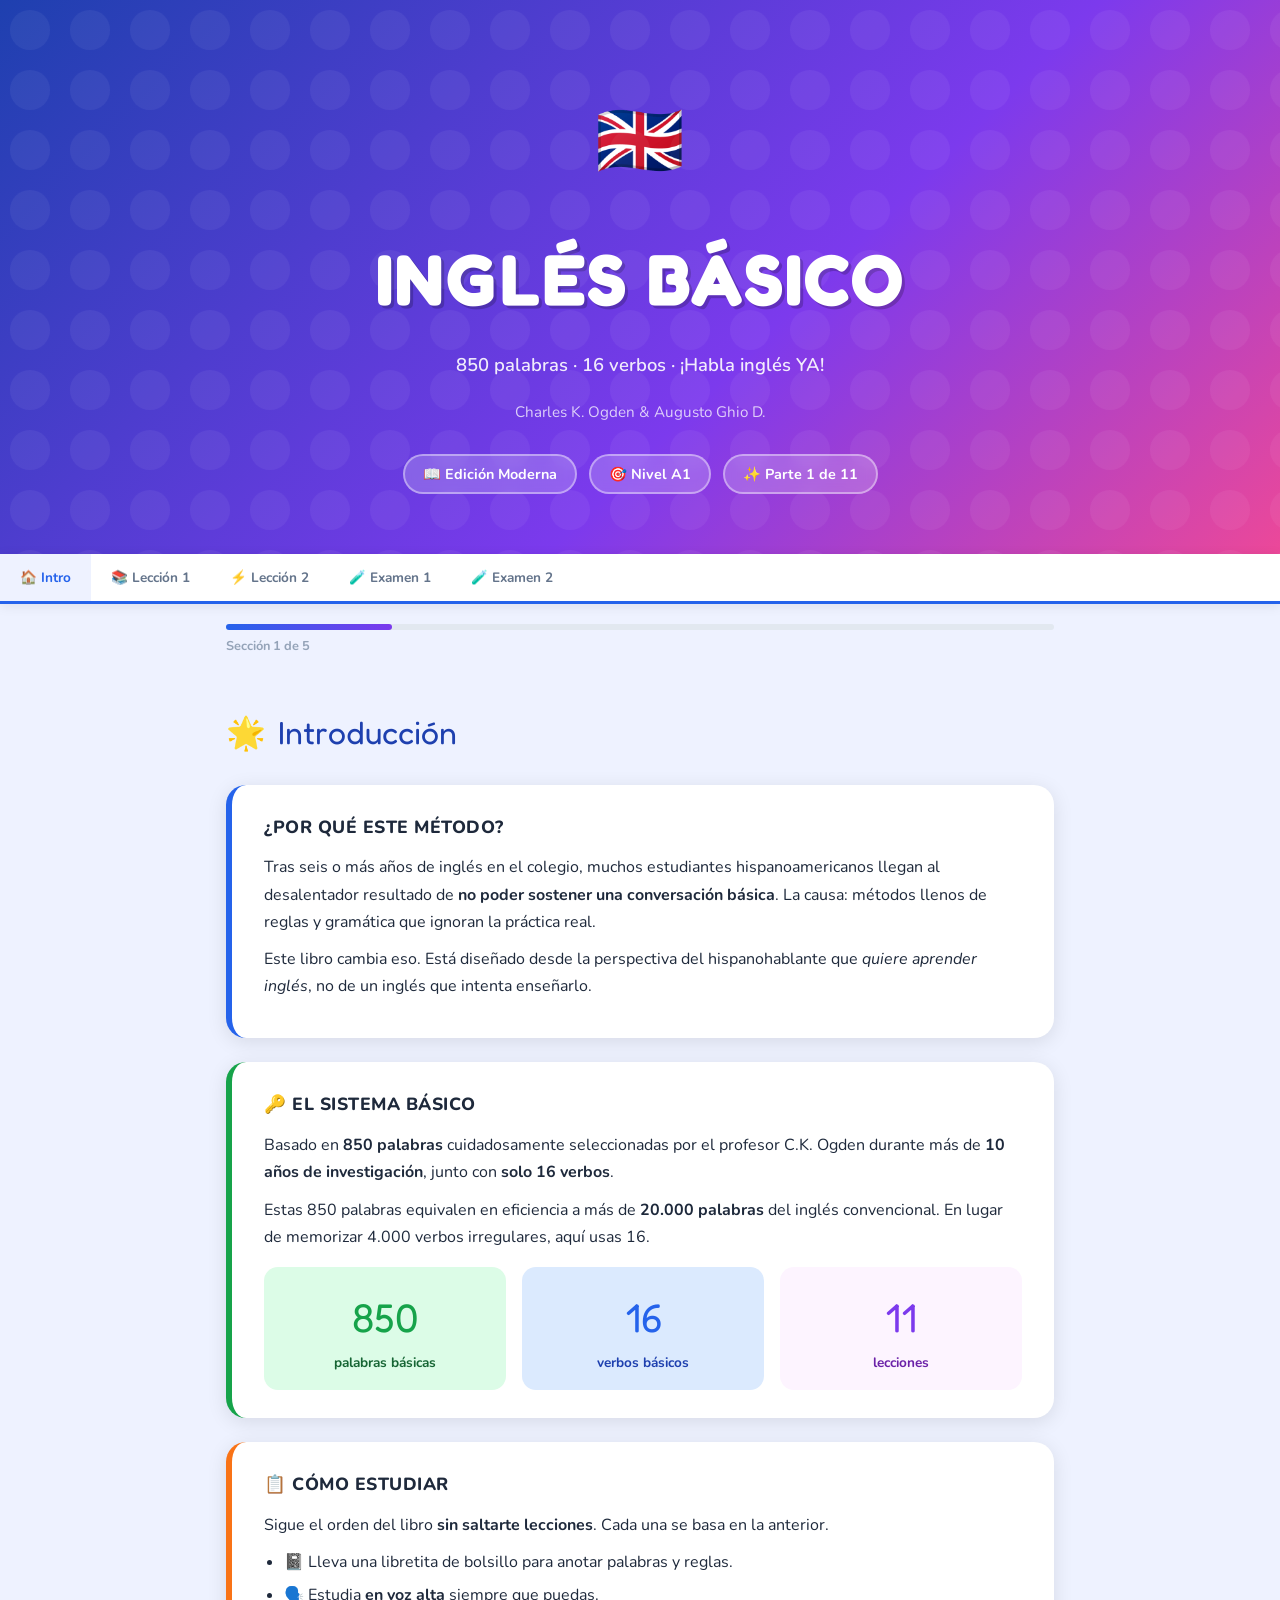
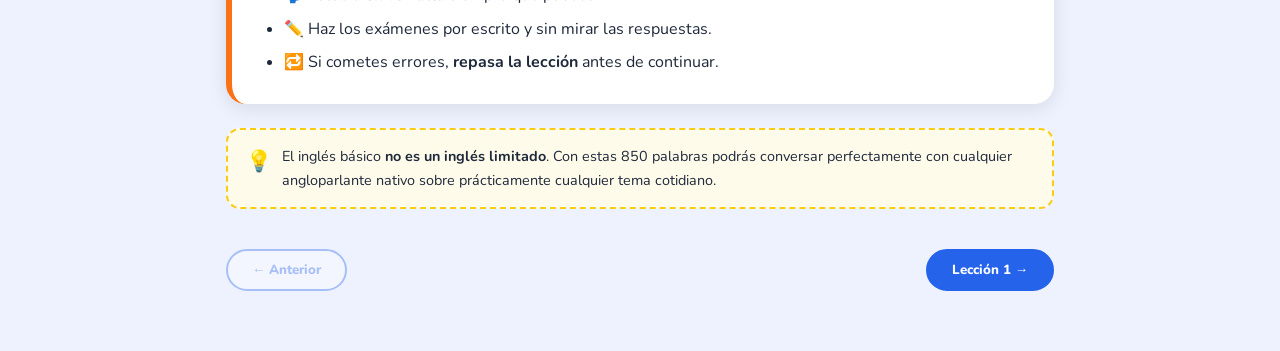
==== index.html @ 224269b6 "Commit - curso de inglés" ====
<!DOCTYPE html>
<html lang="es">
<head>
<meta charset="UTF-8">
<meta name="viewport" content="width=device-width, initial-scale=1.0">
<title>Inglés Básico — Parte 1</title>
<link href="https://fonts.googleapis.com/css2?family=Nunito:wght@400;600;700;800;900&family=Fredoka+One&display=swap" rel="stylesheet">
<style>
  :root {
    --azul:    #2563EB;
    --cielo:   #38BDF8;
    --verde:   #16A34A;
    --menta:   #4ADE80;
    --coral:   #F97316;
    --amarillo:#FACC15;
    --violeta: #7C3AED;
    --rosa:    #EC4899;
    --blanco:  #FFFFFF;
    --gris:    #F1F5F9;
    --texto:   #1E293B;
    --sombra:  0 4px 20px rgba(0,0,0,0.10);
  }

  * { box-sizing: border-box; margin: 0; padding: 0; }

  body {
    font-family: 'Nunito', sans-serif;
    background: #EEF2FF;
    color: var(--texto);
    line-height: 1.7;
  }

  /* ── PORTADA ── */
  .portada {
    background: linear-gradient(135deg, #1E40AF 0%, #7C3AED 60%, #EC4899 100%);
    color: white;
    text-align: center;
    padding: 80px 24px 60px;
    position: relative;
    overflow: hidden;
  }
  .portada::before {
    content: '';
    position: absolute;
    inset: 0;
    background: url("data:image/svg+xml,%3Csvg width='60' height='60' viewBox='0 0 60 60' xmlns='http://www.w3.org/2000/svg'%3E%3Cg fill='none' fill-rule='evenodd'%3E%3Cg fill='%23ffffff' fill-opacity='0.05'%3E%3Ccircle cx='30' cy='30' r='20'/%3E%3C/g%3E%3C/g%3E%3C/svg%3E");
  }
  .portada-emoji { font-size: 72px; display: block; margin-bottom: 16px; animation: flotar 3s ease-in-out infinite; }
  @keyframes flotar { 0%,100%{transform:translateY(0)} 50%{transform:translateY(-12px)} }
  .portada h1 { font-family: 'Fredoka One', cursive; font-size: clamp(2.5rem,6vw,4.5rem); letter-spacing: 2px; text-shadow: 3px 3px 0 rgba(0,0,0,0.2); }
  .portada .subtitulo { font-size: 1.15rem; opacity: 0.9; margin-top: 8px; font-weight: 600; }
  .portada .autores { margin-top: 20px; opacity: 0.75; font-size: 0.95rem; }
  .badges { display: flex; justify-content: center; gap: 12px; flex-wrap: wrap; margin-top: 28px; }
  .badge { background: rgba(255,255,255,0.2); border: 2px solid rgba(255,255,255,0.4); border-radius: 50px; padding: 6px 18px; font-weight: 700; font-size: 0.9rem; backdrop-filter: blur(6px); }

  /* ── NAVEGACIÓN / ÍNDICE ── */
  .nav-seccion {
    background: white;
    border-bottom: 3px solid var(--azul);
    padding: 0;
    display: flex;
    overflow-x: auto;
    gap: 0;
    position: sticky;
    top: 0;
    z-index: 100;
    box-shadow: 0 2px 12px rgba(0,0,0,0.08);
  }
  .nav-btn {
    background: none;
    border: none;
    padding: 14px 20px;
    font-family: 'Nunito', sans-serif;
    font-weight: 700;
    font-size: 0.85rem;
    cursor: pointer;
    white-space: nowrap;
    color: #64748B;
    border-bottom: 3px solid transparent;
    margin-bottom: -3px;
    transition: all 0.2s;
  }
  .nav-btn:hover { color: var(--azul); background: #EEF2FF; }
  .nav-btn.activo { color: var(--azul); border-bottom-color: var(--azul); background: #EEF2FF; }

  /* ── CONTENIDO ── */
  .contenedor { max-width: 860px; margin: 0 auto; padding: 0 16px 60px; }

  /* ── SECCIÓN ── */
  .seccion { display: none; animation: entrar 0.4s ease; }
  .seccion.visible { display: block; }
  @keyframes entrar { from{opacity:0;transform:translateY(16px)} to{opacity:1;transform:translateY(0)} }

  /* ── TARJETA BASE ── */
  .card {
    background: white;
    border-radius: 20px;
    padding: 28px 32px;
    margin: 24px 0;
    box-shadow: var(--sombra);
    border-left: 6px solid var(--azul);
  }
  .card.verde  { border-left-color: var(--verde); }
  .card.coral  { border-left-color: var(--coral); }
  .card.violeta{ border-left-color: var(--violeta); }
  .card.amarillo{ border-left-color: var(--amarillo); border-left-width: 6px; }
  .card.rosa   { border-left-color: var(--rosa); }

  /* ── TÍTULOS ── */
  .titulo-seccion {
    font-family: 'Fredoka One', cursive;
    font-size: 2rem;
    margin: 36px 0 8px;
    display: flex;
    align-items: center;
    gap: 12px;
  }
  .titulo-seccion span { font-size: 2rem; }
  h3 { font-size: 1.1rem; font-weight: 800; margin-bottom: 12px; text-transform: uppercase; letter-spacing: 0.5px; }
  p { margin-bottom: 10px; }

  /* ── GRID DE TARJETAS DE VOCABULARIO ── */
  .vocab-grid {
    display: grid;
    grid-template-columns: repeat(auto-fill, minmax(160px, 1fr));
    gap: 12px;
    margin: 16px 0;
  }
  .vocab-card {
    background: var(--gris);
    border-radius: 14px;
    padding: 14px 12px;
    text-align: center;
    cursor: pointer;
    transition: all 0.25s;
    border: 2px solid transparent;
    position: relative;
    overflow: hidden;
  }
  .vocab-card:hover { transform: translateY(-4px); box-shadow: 0 8px 24px rgba(0,0,0,0.12); border-color: var(--azul); }
  .vocab-card .en { font-family: 'Fredoka One', cursive; font-size: 1.15rem; color: var(--azul); }
  .vocab-card .pron { font-size: 0.72rem; color: #94A3B8; margin: 2px 0; font-style: italic; }
  .vocab-card .es { font-size: 0.9rem; font-weight: 700; color: var(--texto); }
  .vocab-card .num { position: absolute; top: 6px; right: 8px; font-size: 0.65rem; color: #CBD5E1; font-weight: 700; }

  /* colores alternados */
  .vocab-card:nth-child(6n+1) { background: #EFF6FF; }
  .vocab-card:nth-child(6n+2) { background: #F0FDF4; }
  .vocab-card:nth-child(6n+3) { background: #FFF7ED; }
  .vocab-card:nth-child(6n+4) { background: #FDF4FF; }
  .vocab-card:nth-child(6n+5) { background: #FFFBEB; }
  .vocab-card:nth-child(6n+6) { background: #FFF1F2; }

  /* ── REGLA GRAMATICAL ── */
  .regla {
    background: linear-gradient(135deg, #EFF6FF, #F0F9FF);
    border: 2px solid var(--cielo);
    border-radius: 16px;
    padding: 20px 24px;
    margin: 16px 0;
  }
  .regla-titulo { font-weight: 800; color: var(--azul); margin-bottom: 8px; font-size: 1rem; display: flex; align-items: center; gap: 8px; }

  /* ── EJEMPLO DE FRASE ── */
  .frases { list-style: none; padding: 0; }
  .frases li {
    background: white;
    border-radius: 12px;
    padding: 12px 16px;
    margin: 8px 0;
    border-left: 4px solid var(--menta);
    display: flex;
    justify-content: space-between;
    align-items: center;
    flex-wrap: wrap;
    gap: 8px;
    box-shadow: 0 2px 8px rgba(0,0,0,0.05);
  }
  .frases li .en-frase { font-weight: 700; font-size: 1rem; }
  .frases li .es-frase { color: #64748B; font-size: 0.9rem; }

  /* ── TABLA VERBOS ── */
  .verbo-grid {
    display: grid;
    grid-template-columns: repeat(auto-fill, minmax(220px, 1fr));
    gap: 10px;
    margin: 16px 0;
  }
  .verbo-card {
    background: white;
    border-radius: 14px;
    padding: 14px 16px;
    border-left: 4px solid var(--violeta);
    box-shadow: 0 2px 8px rgba(0,0,0,0.06);
    display: flex;
    justify-content: space-between;
    align-items: center;
  }
  .verbo-card .num-v { font-family: 'Fredoka One', cursive; font-size: 1.3rem; color: #CBD5E1; }
  .verbo-card .en-v { font-family: 'Fredoka One', cursive; font-size: 1.05rem; color: var(--violeta); }
  .verbo-card .pron-v { font-size: 0.7rem; color: #94A3B8; font-style: italic; }
  .verbo-card .es-v { font-weight: 800; font-size: 1rem; }

  /* ── EXAMEN / QUIZ ── */
  .quiz-card {
    background: linear-gradient(135deg, #FFF7ED, #FFFBEB);
    border: 2px solid var(--amarillo);
    border-radius: 20px;
    padding: 24px;
    margin: 24px 0;
  }
  .quiz-titulo { font-family: 'Fredoka One', cursive; font-size: 1.4rem; color: var(--coral); margin-bottom: 16px; }
  .quiz-pregunta { margin: 12px 0; }
  .quiz-input {
    border: 2px solid #E2E8F0;
    border-radius: 10px;
    padding: 8px 14px;
    font-family: 'Nunito', sans-serif;
    font-size: 0.95rem;
    width: 100%;
    max-width: 300px;
    margin-top: 4px;
    transition: border-color 0.2s;
  }
  .quiz-input:focus { outline: none; border-color: var(--azul); }
  .quiz-input.correcto { border-color: var(--verde); background: #F0FDF4; }
  .quiz-input.incorrecto { border-color: #EF4444; background: #FEF2F2; }
  .btn-verificar {
    background: linear-gradient(135deg, var(--azul), var(--violeta));
    color: white;
    border: none;
    border-radius: 50px;
    padding: 12px 30px;
    font-family: 'Nunito', sans-serif;
    font-weight: 800;
    font-size: 1rem;
    cursor: pointer;
    margin-top: 16px;
    transition: transform 0.2s, box-shadow 0.2s;
  }
  .btn-verificar:hover { transform: translateY(-2px); box-shadow: 0 6px 20px rgba(37,99,235,0.35); }
  .resultado { margin-top: 14px; font-weight: 800; font-size: 1.1rem; padding: 12px 16px; border-radius: 12px; display: none; }
  .resultado.bien { background: #DCFCE7; color: var(--verde); }
  .resultado.mal  { background: #FEE2E2; color: #DC2626; }

  /* ── OPUESTOS ── */
  .opuestos-grid {
    display: grid;
    grid-template-columns: repeat(auto-fill, minmax(200px, 1fr));
    gap: 12px;
    margin: 16px 0;
  }
  .opuesto-card {
    background: white;
    border-radius: 14px;
    padding: 14px;
    box-shadow: 0 2px 8px rgba(0,0,0,0.06);
    text-align: center;
  }
  .op-pair { display: flex; align-items: center; justify-content: center; gap: 10px; }
  .op-word { font-family: 'Fredoka One', cursive; font-size: 1rem; }
  .op-word .es { font-size: 0.75rem; font-weight: 700; color: #64748B; display: block; font-family: 'Nunito', sans-serif; }
  .op-vs { color: #CBD5E1; font-weight: 900; font-size: 1.1rem; }
  .op-word.a { color: var(--azul); }
  .op-word.b { color: var(--coral); }

  /* ── TABLA CONJUGACIÓN ── */
  .conj-tabla { width: 100%; border-collapse: collapse; margin: 16px 0; font-size: 0.9rem; }
  .conj-tabla th { background: var(--azul); color: white; padding: 10px 14px; text-align: left; font-weight: 700; }
  .conj-tabla td { padding: 9px 14px; border-bottom: 1px solid #F1F5F9; }
  .conj-tabla tr:nth-child(even) { background: #F8FAFC; }
  .conj-tabla tr:hover { background: #EFF6FF; }
  .conj-tabla .en-c { font-weight: 700; color: var(--violeta); }
  .conj-tabla .es-c { color: #64748B; }

  /* ── MESES / DÍAS ── */
  .meses-grid {
    display: grid;
    grid-template-columns: repeat(auto-fill, minmax(140px, 1fr));
    gap: 10px;
    margin: 16px 0;
  }
  .mes-card {
    border-radius: 14px;
    padding: 12px 14px;
    text-align: center;
    font-weight: 700;
  }
  .mes-card .en-m { font-family: 'Fredoka One', cursive; font-size: 1.05rem; }
  .mes-card .pron-m { font-size: 0.7rem; color: rgba(0,0,0,0.4); font-style: italic; }
  .mes-card .es-m { font-size: 0.85rem; }

  /* colores por mes */
  .mes-1 { background:#DBEAFE; color:#1D4ED8; }
  .mes-2 { background:#FCE7F3; color:#9D174D; }
  .mes-3 { background:#D1FAE5; color:#065F46; }
  .mes-4 { background:#FEF3C7; color:#92400E; }
  .mes-5 { background:#E0E7FF; color:#3730A3; }
  .mes-6 { background:#FFEDD5; color:#9A3412; }
  .mes-7 { background:#FEE2E2; color:#991B1B; }
  .mes-8 { background:#F0FDF4; color:#14532D; }
  .mes-9 { background:#FDF4FF; color:#6B21A8; }
  .mes-10{ background:#FFFBEB; color:#92400E; }
  .mes-11{ background:#F0F9FF; color:#0C4A6E; }
  .mes-12{ background:#FFF1F2; color:#881337; }

  /* días semana */
  .dias-grid { display: grid; grid-template-columns: repeat(7,1fr); gap: 8px; margin: 16px 0; }
  .dia-card { border-radius: 12px; padding: 10px 6px; text-align: center; font-size: 0.78rem; font-weight: 700; }
  .dia-0 { background:#EFF6FF; color:#1D4ED8; }
  .dia-1 { background:#FEE2E2; color:#991B1B; }
  .dia-2 { background:#F0FDF4; color:#166534; }
  .dia-3 { background:#FDF4FF; color:#6B21A8; }
  .dia-4 { background:#FFFBEB; color:#92400E; }
  .dia-5 { background:#FFF1F2; color:#BE185D; }
  .dia-6 { background:#F0F9FF; color:#0C4A6E; }
  .dia-card .en-d { font-family: 'Fredoka One', cursive; font-size: 0.85rem; }
  .dia-card .pron-d { font-style: italic; opacity: 0.7; font-size: 0.65rem; }
  .dia-card .es-d { font-size: 0.75rem; margin-top: 2px; }

  /* ── TIP BOX ── */
  .tip {
    background: #FFFBEB;
    border: 2px dashed var(--amarillo);
    border-radius: 14px;
    padding: 14px 18px;
    margin: 12px 0;
    font-size: 0.9rem;
    display: flex;
    gap: 10px;
    align-items: flex-start;
  }
  .tip-ico { font-size: 1.3rem; flex-shrink: 0; }

  /* ── PÍLDORAS DE PRONOMBRES ── */
  .pronombres-grid { display: flex; flex-wrap: wrap; gap: 10px; margin: 16px 0; }
  .pron-card {
    border-radius: 50px;
    padding: 8px 20px;
    font-weight: 800;
    font-size: 0.95rem;
    display: flex;
    flex-direction: column;
    align-items: center;
    line-height: 1.3;
  }
  .pron-card .en-p { font-family: 'Fredoka One', cursive; font-size: 1.15rem; }
  .pron-card .pron-p { font-size: 0.65rem; font-style: italic; opacity: 0.7; }
  .pron-card .es-p { font-size: 0.75rem; }
  .pc-1 { background:#DBEAFE; color:#1D4ED8; }
  .pc-2 { background:#D1FAE5; color:#065F46; }
  .pc-3 { background:#FDE8D8; color:#9A3412; }
  .pc-4 { background:#FCE7F3; color:#9D174D; }
  .pc-5 { background:#F5F3FF; color:#5B21B6; }
  .pc-6 { background:#ECFDF5; color:#065F46; }
  .pc-7 { background:#FEF3C7; color:#92400E; }

  /* footer navegación */
  .nav-bottom { display: flex; justify-content: space-between; margin-top: 40px; gap: 12px; }
  .btn-nav {
    background: white;
    border: 2px solid var(--azul);
    color: var(--azul);
    border-radius: 50px;
    padding: 10px 24px;
    font-family: 'Nunito', sans-serif;
    font-weight: 800;
    cursor: pointer;
    transition: all 0.2s;
  }
  .btn-nav:hover { background: var(--azul); color: white; }
  .btn-nav:disabled { opacity: 0.35; cursor: default; }
  .btn-nav.primario { background: var(--azul); color: white; }
  .btn-nav.primario:hover { background: #1D4ED8; }

  /* progreso */
  .barra-progreso { height: 6px; background: #E2E8F0; border-radius: 50px; margin-bottom: 2px; }
  .barra-fill { height: 100%; border-radius: 50px; background: linear-gradient(90deg, var(--azul), var(--violeta)); transition: width 0.4s; }
  .progreso-texto { font-size: 0.8rem; color: #94A3B8; font-weight: 700; padding: 4px 0 12px; }

  @media(max-width:600px){
    .portada { padding: 60px 16px 40px; }
    .card { padding: 20px; }
    .dias-grid { grid-template-columns: repeat(4,1fr); }
    .vocab-grid { grid-template-columns: repeat(auto-fill, minmax(130px,1fr)); }
  }
</style>
</head>
<body>

<!-- PORTADA -->
<div class="portada">
  <span class="portada-emoji">🇬🇧</span>
  <h1>INGLÉS BÁSICO</h1>
  <div class="subtitulo">850 palabras · 16 verbos · ¡Habla inglés YA!</div>
  <div class="autores">Charles K. Ogden &amp; Augusto Ghio D.</div>
  <div class="badges">
    <span class="badge">📖 Edición Moderna</span>
    <span class="badge">🎯 Nivel A1</span>
    <span class="badge">✨ Parte 1 de 11</span>
  </div>
</div>

<!-- NAV -->
<nav class="nav-seccion" id="nav">
  <button class="nav-btn activo" onclick="ir(0)">🏠 Intro</button>
  <button class="nav-btn" onclick="ir(1)">📚 Lección 1</button>
  <button class="nav-btn" onclick="ir(2)">⚡ Lección 2</button>
  <button class="nav-btn" onclick="ir(3)">🧪 Examen 1</button>
  <button class="nav-btn" onclick="ir(4)">🧪 Examen 2</button>
</nav>

<!-- BARRA PROGRESO -->
<div class="contenedor" style="padding-top:20px; padding-bottom:0;">
  <div class="barra-progreso"><div class="barra-fill" id="fill" style="width:20%"></div></div>
  <div class="progreso-texto" id="prog">Sección 1 de 5</div>
</div>

<!-- ═══════════════════════════════════════════════════ -->
<!-- SECCIÓN 0 — INTRODUCCIÓN -->
<!-- ═══════════════════════════════════════════════════ -->
<div class="contenedor">
<section class="seccion visible" id="s0">

  <div class="titulo-seccion" style="color:#1E40AF;"><span>🌟</span> Introducción</div>

  <div class="card">
    <h3>¿Por qué este método?</h3>
    <p>Tras seis o más años de inglés en el colegio, muchos estudiantes hispanoamericanos llegan al desalentador resultado de <strong>no poder sostener una conversación básica</strong>. La causa: métodos llenos de reglas y gramática que ignoran la práctica real.</p>
    <p>Este libro cambia eso. Está diseñado desde la perspectiva del hispanohablante que <em>quiere aprender inglés</em>, no de un inglés que intenta enseñarlo.</p>
  </div>

  <div class="card verde">
    <h3>🔑 El Sistema Básico</h3>
    <p>Basado en <strong>850 palabras</strong> cuidadosamente seleccionadas por el profesor C.K. Ogden durante más de <strong>10 años de investigación</strong>, junto con <strong>solo 16 verbos</strong>.</p>
    <p>Estas 850 palabras equivalen en eficiencia a más de <strong>20.000 palabras</strong> del inglés convencional. En lugar de memorizar 4.000 verbos irregulares, aquí usas 16.</p>
    <div style="display:flex;gap:16px;flex-wrap:wrap;margin-top:16px;">
      <div style="background:#DCFCE7;border-radius:14px;padding:16px 20px;text-align:center;flex:1;min-width:120px;">
        <div style="font-family:'Fredoka One',cursive;font-size:2.5rem;color:#16A34A;">850</div>
        <div style="font-weight:700;font-size:0.85rem;color:#166534;">palabras básicas</div>
      </div>
      <div style="background:#DBEAFE;border-radius:14px;padding:16px 20px;text-align:center;flex:1;min-width:120px;">
        <div style="font-family:'Fredoka One',cursive;font-size:2.5rem;color:#2563EB;">16</div>
        <div style="font-weight:700;font-size:0.85rem;color:#1E40AF;">verbos básicos</div>
      </div>
      <div style="background:#FDF4FF;border-radius:14px;padding:16px 20px;text-align:center;flex:1;min-width:120px;">
        <div style="font-family:'Fredoka One',cursive;font-size:2.5rem;color:#7C3AED;">11</div>
        <div style="font-weight:700;font-size:0.85rem;color:#6B21A8;">lecciones</div>
      </div>
    </div>
  </div>

  <div class="card coral">
    <h3>📋 Cómo estudiar</h3>
    <p>Sigue el orden del libro <strong>sin saltarte lecciones</strong>. Cada una se basa en la anterior.</p>
    <ul style="margin-left:20px; margin-top:8px;">
      <li style="margin-bottom:6px;">📓 Lleva una libretita de bolsillo para anotar palabras y reglas.</li>
      <li style="margin-bottom:6px;">🗣️ Estudia <strong>en voz alta</strong> siempre que puedas.</li>
      <li style="margin-bottom:6px;">✏️ Haz los exámenes por escrito y sin mirar las respuestas.</li>
      <li>🔁 Si cometes errores, <strong>repasa la lección</strong> antes de continuar.</li>
    </ul>
  </div>

  <div class="tip">
    <span class="tip-ico">💡</span>
    <span>El inglés básico <strong>no es un inglés limitado</strong>. Con estas 850 palabras podrás conversar perfectamente con cualquier angloparlante nativo sobre prácticamente cualquier tema cotidiano.</span>
  </div>

  <div class="nav-bottom">
    <button class="btn-nav" disabled>← Anterior</button>
    <button class="btn-nav primario" onclick="ir(1)">Lección 1 →</button>
  </div>
</section>

<!-- ═══════════════════════════════════════════════════ -->
<!-- SECCIÓN 1 — LECCIÓN 1 -->
<!-- ═══════════════════════════════════════════════════ -->
<section class="seccion" id="s1">

  <div class="titulo-seccion" style="color:#7C3AED;"><span>📚</span> Lección 1</div>

  <!-- Palabras casi iguales -->
  <div class="card violeta">
    <h3>🌎 Palabras casi iguales al español</h3>
    <p>Empieza fácil: estas palabras son iguales en inglés y en español. ¡Solo cambia la pronunciación!</p>
    <div class="vocab-grid">
      <div class="vocab-card"><span class="num">1</span><div class="en">Animal</div><div class="pron">(Ánimal)</div><div class="es">Animal</div></div>
      <div class="vocab-card"><span class="num">2</span><div class="en">Base</div><div class="pron">(beis)</div><div class="es">Base</div></div>
      <div class="vocab-card"><span class="num">3</span><div class="en">Collar</div><div class="pron">(cólaR)</div><div class="es">Collar</div></div>
      <div class="vocab-card"><span class="num">4</span><div class="en">Control</div><div class="pron">(contróUl)</div><div class="es">Control</div></div>
      <div class="vocab-card"><span class="num">5</span><div class="en">Error</div><div class="pron">(érroR)</div><div class="es">Error</div></div>
      <div class="vocab-card"><span class="num">6</span><div class="en">General</div><div class="pron">(yéneral)</div><div class="es">General</div></div>
      <div class="vocab-card"><span class="num">7</span><div class="en">Hospital</div><div class="pron">(jóspitAl)</div><div class="es">Hospital</div></div>
      <div class="vocab-card"><span class="num">8</span><div class="en">Idea</div><div class="pron">(aidía)</div><div class="es">Idea</div></div>
      <div class="vocab-card"><span class="num">9</span><div class="en">Metal</div><div class="pron">(métAl)</div><div class="es">Metal</div></div>
      <div class="vocab-card"><span class="num">10</span><div class="en">Natural</div><div class="pron">(náchural)</div><div class="es">Natural</div></div>
      <div class="vocab-card"><span class="num">11</span><div class="en">No</div><div class="pron">(nóU)</div><div class="es">No</div></div>
      <div class="vocab-card"><span class="num">12</span><div class="en">Opinion</div><div class="pron">(opíniOn)</div><div class="es">Opinión</div></div>
      <div class="vocab-card"><span class="num">13</span><div class="en">Gas</div><div class="pron">(gas)</div><div class="es">Gas</div></div>
      <div class="vocab-card"><span class="num">14</span><div class="en">Normal</div><div class="pron">(normal)</div><div class="es">Normal</div></div>
      <div class="vocab-card"><span class="num">15</span><div class="en">Club</div><div class="pron">(clob)</div><div class="es">Club</div></div>
      <div class="vocab-card"><span class="num">16</span><div class="en">Regular</div><div class="pron">(réguiular)</div><div class="es">Regular</div></div>
      <div class="vocab-card"><span class="num">17</span><div class="en">Motor</div><div class="pron">(móUtoR)</div><div class="es">Motor</div></div>
      <div class="vocab-card"><span class="num">18</span><div class="en">Moral</div><div class="pron">(móral)</div><div class="es">Moral</div></div>
      <div class="vocab-card"><span class="num">19</span><div class="en">Hotel</div><div class="pron">(joUtél)</div><div class="es">Hotel</div></div>
      <div class="vocab-card"><span class="num">20</span><div class="en">Banana</div><div class="pron">(banana)</div><div class="es">Banana</div></div>
      <div class="vocab-card"><span class="num">21</span><div class="en">Tango</div><div class="pron">(tangoU)</div><div class="es">Tango</div></div>
      <div class="vocab-card"><span class="num">22</span><div class="en">Opera</div><div class="pron">(ópera)</div><div class="es">Ópera</div></div>
      <div class="vocab-card"><span class="num">23</span><div class="en">Violin</div><div class="pron">(vaiolin)</div><div class="es">Violín</div></div>
      <div class="vocab-card"><span class="num">24</span><div class="en">Religion</div><div class="pron">(rilíyion)</div><div class="es">Religión</div></div>
    </div>
  </div>

  <!-- La terminación ING -->
  <div class="card rosa">
    <h3>🔤 La terminación ING</h3>
    <div class="regla">
      <div class="regla-titulo">📌 Regla</div>
      La terminación <strong>-ING</strong> indica la <strong>acción</strong> de la cosa que señala la palabra. Es como el español <em>-ando / -iendo</em>.
    </div>
    <div class="vocab-grid">
      <div class="vocab-card"><div class="en">Light</div><div class="pron">(lait)</div><div class="es">Luz</div></div>
      <div class="vocab-card"><div class="en">Lighting</div><div class="pron">(laiting)</div><div class="es">Alumbrando</div></div>
      <div class="vocab-card"><div class="en">Work</div><div class="pron">(ueRk)</div><div class="es">Trabajo</div></div>
      <div class="vocab-card"><div class="en">Working</div><div class="pron">(ueRking)</div><div class="es">Trabajando</div></div>
      <div class="vocab-card"><div class="en">Oil</div><div class="pron">(oil)</div><div class="es">Aceite</div></div>
      <div class="vocab-card"><div class="en">Oiling</div><div class="pron">(oiling)</div><div class="es">Aceitando</div></div>
      <div class="vocab-card"><div class="en">Plant</div><div class="pron">(plant)</div><div class="es">Planta</div></div>
      <div class="vocab-card"><div class="en">Planting</div><div class="pron">(planting)</div><div class="es">Plantando</div></div>
      <div class="vocab-card"><div class="en">Smile</div><div class="pron">(smail)</div><div class="es">Sonrisa</div></div>
      <div class="vocab-card"><div class="en">Smiling</div><div class="pron">(smailing)</div><div class="es">Sonriendo</div></div>
      <div class="vocab-card"><div class="en">Flower</div><div class="pron">(flaueR)</div><div class="es">Flor</div></div>
      <div class="vocab-card"><div class="en">Flowering</div><div class="pron">(flauering)</div><div class="es">Floreciendo</div></div>
    </div>
  </div>

  <!-- IS y ARE -->
  <div class="card verde">
    <h3>✅ IS y ARE — Ser / Estar</h3>
    <div style="display:flex;gap:12px;flex-wrap:wrap;margin-bottom:16px;">
      <div style="background:#DCFCE7;border-radius:14px;padding:14px 20px;flex:1;min-width:140px;text-align:center;">
        <div style="font-family:'Fredoka One',cursive;font-size:1.8rem;color:#16A34A;">IS</div>
        <div style="font-weight:700;color:#166534;">(iz)</div>
        <div style="font-size:0.85rem;margin-top:4px;">= <strong>es</strong> o <strong>está</strong></div>
      </div>
      <div style="background:#DBEAFE;border-radius:14px;padding:14px 20px;flex:1;min-width:140px;text-align:center;">
        <div style="font-family:'Fredoka One',cursive;font-size:1.8rem;color:#2563EB;">ARE</div>
        <div style="font-weight:700;color:#1E40AF;">(aR)</div>
        <div style="font-size:0.85rem;margin-top:4px;">= <strong>son</strong> o <strong>están</strong></div>
      </div>
    </div>
    <ul class="frases">
      <li><span class="en-frase">He is my brother</span><span class="es-frase">Él es mi hermano</span></li>
      <li><span class="en-frase">They are sisters</span><span class="es-frase">Ellas son hermanas</span></li>
      <li><span class="en-frase">He is in the garden</span><span class="es-frase">Él está en el jardín</span></li>
      <li><span class="en-frase">The sky is blue</span><span class="es-frase">El cielo es azul</span></li>
      <li><span class="en-frase">You are late</span><span class="es-frase">Ustedes están atrasados</span></li>
      <li><span class="en-frase">They are walking</span><span class="es-frase">Ellos están caminando</span></li>
      <li><span class="en-frase">He is painting</span><span class="es-frase">Él está pintando</span></li>
      <li><span class="en-frase">They are crying</span><span class="es-frase">Ellos están llorando</span></li>
    </ul>
  </div>

  <!-- El adjetivo inglés -->
  <div class="card coral">
    <h3>🎨 El Adjetivo Inglés</h3>
    <div class="regla">
      <div class="regla-titulo">📌 Regla importante</div>
      En inglés, el adjetivo va <strong>ANTES</strong> del sustantivo. Al revés que en español.<br>
      <span style="color:#64748B">Español: un libro <u>negro</u> → Inglés: a <u>black</u> book</span>
    </div>
    <div class="vocab-grid">
      <div class="vocab-card"><div class="en">A bad boy</div><div class="es">Un niño malo</div></div>
      <div class="vocab-card"><div class="en">A blue sky</div><div class="es">Un cielo azul</div></div>
      <div class="vocab-card"><div class="en">A young man</div><div class="es">Un hombre joven</div></div>
      <div class="vocab-card"><div class="en">Clean water</div><div class="es">Agua limpia</div></div>
      <div class="vocab-card"><div class="en">A new house</div><div class="es">Una casa nueva</div></div>
      <div class="vocab-card"><div class="en">A deep river</div><div class="es">Un río hondo</div></div>
      <div class="vocab-card"><div class="en">A strong man</div><div class="es">Un hombre fuerte</div></div>
      <div class="vocab-card"><div class="en">A wise man</div><div class="es">Un hombre sabio</div></div>
      <div class="vocab-card"><div class="en">A white dress</div><div class="es">Un traje blanco</div></div>
      <div class="vocab-card"><div class="en">A sweet drink</div><div class="es">Una bebida dulce</div></div>
      <div class="vocab-card"><div class="en">A small table</div><div class="es">Una mesa chica</div></div>
      <div class="vocab-card"><div class="en">A black hat</div><div class="es">Un sombrero negro</div></div>
    </div>
  </div>

  <!-- Vocabulario lección 1 -->
  <div class="card">
    <h3>📖 Vocabulario Nuevo — Lección 1</h3>
    <div class="vocab-grid">
      <div class="vocab-card"><div class="en">Hat</div><div class="pron">(jat)</div><div class="es">Sombrero</div></div>
      <div class="vocab-card"><div class="en">Brother</div><div class="pron">(brodeR)</div><div class="es">Hermano</div></div>
      <div class="vocab-card"><div class="en">Blue</div><div class="pron">(blú)</div><div class="es">Azul</div></div>
      <div class="vocab-card"><div class="en">Garden</div><div class="pron">(gaRdEn)</div><div class="es">Jardín</div></div>
      <div class="vocab-card"><div class="en">He</div><div class="pron">(ji)</div><div class="es">Él</div></div>
      <div class="vocab-card"><div class="en">Here</div><div class="pron">(jiaR)</div><div class="es">Aquí</div></div>
      <div class="vocab-card"><div class="en">In</div><div class="pron">(in)</div><div class="es">En</div></div>
      <div class="vocab-card"><div class="en">Late</div><div class="pron">(leit)</div><div class="es">Atrasado / tarde</div></div>
      <div class="vocab-card"><div class="en">My</div><div class="pron">(mai)</div><div class="es">Mi / mis</div></div>
      <div class="vocab-card"><div class="en">Sister</div><div class="pron">(sisteR)</div><div class="es">Hermana</div></div>
      <div class="vocab-card"><div class="en">Son</div><div class="pron">(san)</div><div class="es">Hijo</div></div>
      <div class="vocab-card"><div class="en">Sky</div><div class="pron">(skai)</div><div class="es">Cielo</div></div>
      <div class="vocab-card"><div class="en">They</div><div class="pron">(dei)</div><div class="es">Ellos / ellas</div></div>
      <div class="vocab-card"><div class="en">The</div><div class="pron">(dii)</div><div class="es">El / la / los / las</div></div>
      <div class="vocab-card"><div class="en">This</div><div class="pron">(dis)</div><div class="es">Este / esta / esto</div></div>
      <div class="vocab-card"><div class="en">You</div><div class="pron">(yúu)</div><div class="es">Tú / usted(es)</div></div>
      <div class="vocab-card"><div class="en">Yellow</div><div class="pron">(yéloU)</div><div class="es">Amarillo</div></div>
      <div class="vocab-card"><div class="en">Day</div><div class="pron">(dei)</div><div class="es">Día</div></div>
      <div class="vocab-card"><div class="en">Monday</div><div class="pron">(mandEi)</div><div class="es">Lunes</div></div>
      <div class="vocab-card"><div class="en">House</div><div class="pron">(jáus)</div><div class="es">Casa</div></div>
      <div class="vocab-card"><div class="en">River</div><div class="pron">(rivEr)</div><div class="es">Río</div></div>
      <div class="vocab-card"><div class="en">Water</div><div class="pron">(uóoteR)</div><div class="es">Agua</div></div>
      <div class="vocab-card"><div class="en">Woman</div><div class="pron">(uúman)</div><div class="es">Mujer</div></div>
      <div class="vocab-card"><div class="en">Man</div><div class="pron">(man)</div><div class="es">Hombre</div></div>
      <div class="vocab-card"><div class="en">Apple</div><div class="pron">(ápEl)</div><div class="es">Manzana</div></div>
      <div class="vocab-card"><div class="en">Boy</div><div class="pron">(bóy)</div><div class="es">Niño</div></div>
      <div class="vocab-card"><div class="en">Good</div><div class="pron">(gúd)</div><div class="es">Bueno</div></div>
      <div class="vocab-card"><div class="en">Very</div><div class="pron">(véry)</div><div class="es">Muy</div></div>
      <div class="vocab-card"><div class="en">New</div><div class="pron">(niúu)</div><div class="es">Nuevo / nueva</div></div>
      <div class="vocab-card"><div class="en">Tree</div><div class="pron">(tríi)</div><div class="es">Árbol</div></div>
      <div class="vocab-card"><div class="en">Mountain</div><div class="pron">(mauntin)</div><div class="es">Montaña</div></div>
      <div class="vocab-card"><div class="en">Green</div><div class="pron">(gríin)</div><div class="es">Verde</div></div>
    </div>
  </div>

  <div class="nav-bottom">
    <button class="btn-nav" onclick="ir(0)">← Intro</button>
    <button class="btn-nav primario" onclick="ir(2)">Lección 2 →</button>
  </div>
</section>

<!-- ═══════════════════════════════════════════════════ -->
<!-- SECCIÓN 2 — LECCIÓN 2 -->
<!-- ═══════════════════════════════════════════════════ -->
<section class="seccion" id="s2">

  <div class="titulo-seccion" style="color:#EA580C;"><span>⚡</span> Lección 2</div>

  <!-- Meses -->
  <div class="card coral">
    <h3>📅 Los 12 Meses del Año</h3>
    <div class="meses-grid">
      <div class="mes-card mes-1"><div class="en-m">January</div><div class="pron-m">(yanuari)</div><div class="es-m">Enero</div></div>
      <div class="mes-card mes-2"><div class="en-m">February</div><div class="pron-m">(fébruari)</div><div class="es-m">Febrero</div></div>
      <div class="mes-card mes-3"><div class="en-m">March</div><div class="pron-m">(máaRch)</div><div class="es-m">Marzo</div></div>
      <div class="mes-card mes-4"><div class="en-m">April</div><div class="pron-m">(éipril)</div><div class="es-m">Abril</div></div>
      <div class="mes-card mes-5"><div class="en-m">May</div><div class="pron-m">(méi)</div><div class="es-m">Mayo</div></div>
      <div class="mes-card mes-6"><div class="en-m">June</div><div class="pron-m">(yúun)</div><div class="es-m">Junio</div></div>
      <div class="mes-card mes-7"><div class="en-m">July</div><div class="pron-m">(yuulai)</div><div class="es-m">Julio</div></div>
      <div class="mes-card mes-8"><div class="en-m">August</div><div class="pron-m">(óoguest)</div><div class="es-m">Agosto</div></div>
      <div class="mes-card mes-9"><div class="en-m">September</div><div class="pron-m">(septémbeR)</div><div class="es-m">Septiembre</div></div>
      <div class="mes-card mes-10"><div class="en-m">October</div><div class="pron-m">(octóUbeR)</div><div class="es-m">Octubre</div></div>
      <div class="mes-card mes-11"><div class="en-m">November</div><div class="pron-m">(novémbeR)</div><div class="es-m">Noviembre</div></div>
      <div class="mes-card mes-12"><div class="en-m">December</div><div class="pron-m">(disémbeR)</div><div class="es-m">Diciembre</div></div>
    </div>
    <div class="tip"><span class="tip-ico">💡</span><span>¡Los meses en inglés siempre se escriben con <strong>mayúscula</strong>!</span></div>
  </div>

  <!-- Días semana -->
  <div class="card amarillo">
    <h3>📆 Los 7 Días de la Semana</h3>
    <div class="dias-grid">
      <div class="dia-card dia-0"><div class="en-d">Monday</div><div class="pron-d">(mandEi)</div><div class="es-d">Lunes</div></div>
      <div class="dia-card dia-1"><div class="en-d">Tuesday</div><div class="pron-d">(tiúsdEi)</div><div class="es-d">Martes</div></div>
      <div class="dia-card dia-2"><div class="en-d">Wednesday</div><div class="pron-d">(uuénsdEi)</div><div class="es-d">Miércoles</div></div>
      <div class="dia-card dia-3"><div class="en-d">Thursday</div><div class="pron-d">(zérsdEi)</div><div class="es-d">Jueves</div></div>
      <div class="dia-card dia-4"><div class="en-d">Friday</div><div class="pron-d">(fráidEi)</div><div class="es-d">Viernes</div></div>
      <div class="dia-card dia-5"><div class="en-d">Saturday</div><div class="pron-d">(sáterdEi)</div><div class="es-d">Sábado</div></div>
      <div class="dia-card dia-6"><div class="en-d">Sunday</div><div class="pron-d">(sándEi)</div><div class="es-d">Domingo</div></div>
    </div>
    <div class="tip"><span class="tip-ico">📌</span><span>Para decir "el lunes", "el martes", etc., usa <strong>on Monday</strong>, <strong>on Tuesday</strong>… Ej: <em>I will go on Thursday</em> = Yo iré el jueves.</span></div>
  </div>

  <!-- Pronombres personales -->
  <div class="card verde">
    <h3>👤 Pronombres Personales</h3>
    <div class="pronombres-grid">
      <div class="pron-card pc-1"><span class="en-p">I</span><span class="pron-p">(ai)</span><span class="es-p">Yo</span></div>
      <div class="pron-card pc-2"><span class="en-p">You</span><span class="pron-p">(yúu)</span><span class="es-p">Usted / tú</span></div>
      <div class="pron-card pc-3"><span class="en-p">He</span><span class="pron-p">(jíi)</span><span class="es-p">Él (persona)</span></div>
      <div class="pron-card pc-4"><span class="en-p">She</span><span class="pron-p">(SHíi)</span><span class="es-p">Ella (persona)</span></div>
      <div class="pron-card pc-5"><span class="en-p">It</span><span class="pron-p">(it)</span><span class="es-p">Él / ella (cosa)</span></div>
      <div class="pron-card pc-6"><span class="en-p">We</span><span class="pron-p">(uí)</span><span class="es-p">Nosotros / as</span></div>
      <div class="pron-card pc-7"><span class="en-p">They</span><span class="pron-p">(déi)</span><span class="es-p">Ellos / ellas</span></div>
    </div>
    <div class="tip"><span class="tip-ico">⚠️</span><span><strong>He / She</strong> se usan con personas. <strong>It</strong> se usa con cosas (animales u objetos). <em>The cat? It is small.</em></span></div>
  </div>

  <!-- Los 16 Verbos -->
  <div class="card violeta">
    <h3>🔥 Los 16 Verbos Básicos</h3>
    <p style="margin-bottom:16px;">Aprende estos 16 verbos de memoria. Reemplazan a los <strong>4.000 verbos</strong> del inglés convencional. La palabra <strong>to</strong> indica que el verbo está en infinitivo.</p>
    <div class="verbo-grid">
      <div class="verbo-card"><span class="num-v">1</span><div><div class="en-v">to come</div><div class="pron-v">(tu cám)</div></div><div class="es-v">Venir</div></div>
      <div class="verbo-card"><span class="num-v">2</span><div><div class="en-v">to let</div><div class="pron-v">(let)</div></div><div class="es-v">Dejar</div></div>
      <div class="verbo-card"><span class="num-v">3</span><div><div class="en-v">to go</div><div class="pron-v">(tu góU)</div></div><div class="es-v">Ir</div></div>
      <div class="verbo-card"><span class="num-v">4</span><div><div class="en-v">to put</div><div class="pron-v">(tu put)</div></div><div class="es-v">Poner</div></div>
      <div class="verbo-card"><span class="num-v">5</span><div><div class="en-v">to take</div><div class="pron-v">(tu téik)</div></div><div class="es-v">Tomar</div></div>
      <div class="verbo-card"><span class="num-v">6</span><div><div class="en-v">to give</div><div class="pron-v">(tu guív)</div></div><div class="es-v">Dar</div></div>
      <div class="verbo-card"><span class="num-v">7</span><div><div class="en-v">to get</div><div class="pron-v">(tu guét)</div></div><div class="es-v">Conseguir</div></div>
      <div class="verbo-card"><span class="num-v">8</span><div><div class="en-v">to keep</div><div class="pron-v">(tu kíip)</div></div><div class="es-v">Mantener</div></div>
      <div class="verbo-card"><span class="num-v">9</span><div><div class="en-v">to make</div><div class="pron-v">(tu méik)</div></div><div class="es-v">Hacer</div></div>
      <div class="verbo-card"><span class="num-v">10</span><div><div class="en-v">to do</div><div class="pron-v">(tu dúu)</div></div><div class="es-v">Hacer</div></div>
      <div class="verbo-card"><span class="num-v">11</span><div><div class="en-v">to seem</div><div class="pron-v">(tu síim)</div></div><div class="es-v">Parecer</div></div>
      <div class="verbo-card"><span class="num-v">12</span><div><div class="en-v">to say</div><div class="pron-v">(tu séi)</div></div><div class="es-v">Decir</div></div>
      <div class="verbo-card"><span class="num-v">13</span><div><div class="en-v">to see</div><div class="pron-v">(tu síi)</div></div><div class="es-v">Ver</div></div>
      <div class="verbo-card"><span class="num-v">14</span><div><div class="en-v">to send</div><div class="pron-v">(tu sénd)</div></div><div class="es-v">Enviar</div></div>
      <div class="verbo-card"><span class="num-v">15</span><div><div class="en-v">to be</div><div class="pron-v">(tu bíi)</div></div><div class="es-v">Ser / Estar</div></div>
      <div class="verbo-card"><span class="num-v">16</span><div><div class="en-v">to have</div><div class="pron-v">(tu jáv)</div></div><div class="es-v">Haber / Tener</div></div>
    </div>
  </div>

  <!-- Tiempo presente -->
  <div class="card">
    <h3>🕐 Tiempo Presente</h3>
    <div class="regla">
      <div class="regla-titulo">📌 Regla</div>
      Para formar el presente: reemplaza <strong>to</strong> por el pronombre personal. Solo se agrega <strong>-s</strong> (o <strong>-es</strong>) cuando el sujeto es <em>he, she</em> o <em>it</em>.
    </div>
    <table class="conj-tabla">
      <tr><th colspan="4">TO GO = IR</th></tr>
      <tr><td class="en-c">I go</td><td class="es-c">Yo voy</td><td class="en-c">We go</td><td class="es-c">Nosotros vamos</td></tr>
      <tr><td class="en-c">You go</td><td class="es-c">Usted va</td><td class="en-c">You go</td><td class="es-c">Ustedes van</td></tr>
      <tr><td class="en-c">He goes ⚠️</td><td class="es-c">Él va</td><td class="en-c">They go</td><td class="es-c">Ellos van</td></tr>
    </table>
    <table class="conj-tabla" style="margin-top:12px;">
      <tr><th colspan="4">TO HAVE = TENER</th></tr>
      <tr><td class="en-c">I have</td><td class="es-c">Yo tengo</td><td class="en-c">We have</td><td class="es-c">Nosotros tenemos</td></tr>
      <tr><td class="en-c">You have</td><td class="es-c">Usted tiene</td><td class="en-c">You have</td><td class="es-c">Ustedes tienen</td></tr>
      <tr><td class="en-c">He has ⚠️</td><td class="es-c">Él tiene</td><td class="en-c">They have</td><td class="es-c">Ellos tienen</td></tr>
    </table>
    <div class="tip" style="margin-top:12px;"><span class="tip-ico">⚠️</span><span>Con <strong>he / she / it</strong>: <em>goes, does, has</em> (no goes = "gós", does = "dás")</span></div>
  </div>

  <!-- Gerundio -->
  <div class="card rosa">
    <h3>🔄 El Gerundio (-ING con verbos)</h3>
    <div class="regla">
      <div class="regla-titulo">📌 Regla</div>
      El gerundio = verbo + <strong>-ING</strong>. Equivale a <em>-ando / -iendo</em> en español.
    </div>
    <div class="vocab-grid">
      <div class="vocab-card"><div class="en">Coming</div><div class="pron">(caming)</div><div class="es">Viniendo</div></div>
      <div class="vocab-card"><div class="en">Going</div><div class="pron">(góing)</div><div class="es">Yendo</div></div>
      <div class="vocab-card"><div class="en">Doing</div><div class="pron">(dúuing)</div><div class="es">Haciendo</div></div>
      <div class="vocab-card"><div class="en">Making</div><div class="pron">(méiking)</div><div class="es">Haciendo</div></div>
      <div class="vocab-card"><div class="en">Giving</div><div class="pron">(guiving)</div><div class="es">Dando</div></div>
      <div class="vocab-card"><div class="en">Saying</div><div class="pron">(séiing)</div><div class="es">Diciendo</div></div>
      <div class="vocab-card"><div class="en">Seeing</div><div class="pron">(síing)</div><div class="es">Viendo</div></div>
      <div class="vocab-card"><div class="en">Taking</div><div class="pron">(téiking)</div><div class="es">Tomando</div></div>
      <div class="vocab-card"><div class="en">Sending</div><div class="pron">(sénding)</div><div class="es">Enviando</div></div>
      <div class="vocab-card"><div class="en">Keeping</div><div class="pron">(kíiping)</div><div class="es">Manteniendo</div></div>
      <div class="vocab-card"><div class="en">Putting</div><div class="pron">(púting)</div><div class="es">Poniendo</div></div>
      <div class="vocab-card"><div class="en">Getting</div><div class="pron">(guéting)</div><div class="es">Consiguiendo</div></div>
    </div>
    <ul class="frases" style="margin-top:16px;">
      <li><span class="en-frase">We are going to Argentina</span><span class="es-frase">Nosotros vamos a Argentina</span></li>
      <li><span class="en-frase">My father is coming by train</span><span class="es-frase">Mi padre viene por tren</span></li>
      <li><span class="en-frase">He is taking a rest</span><span class="es-frase">Él está tomando un descanso</span></li>
      <li><span class="en-frase">My sister is putting the bread on the table</span><span class="es-frase">Mi hermana está poniendo el pan sobre la mesa</span></li>
    </ul>
  </div>

  <!-- Futuro con WILL -->
  <div class="card verde">
    <h3>🚀 El Tiempo Futuro — WILL</h3>
    <div class="regla">
      <div class="regla-titulo">📌 Regla (¡muy fácil!)</div>
      Para expresar el futuro, pon <strong>WILL</strong> (uíl) delante de cualquier verbo. ¡Una sola palabra para todos los futuros!
    </div>
    <div style="display:flex;gap:10px;flex-wrap:wrap;margin:16px 0;">
      <div style="background:#DCFCE7;border-radius:12px;padding:12px 16px;flex:1;min-width:180px;">
        <div style="font-size:0.8rem;color:#166534;font-weight:700;">PRESENTE</div>
        <div style="font-family:'Fredoka One',cursive;font-size:1.1rem;color:#16A34A;margin-top:4px;">I go → Yo voy</div>
      </div>
      <div style="background:#DBEAFE;border-radius:12px;padding:12px 16px;flex:1;min-width:180px;">
        <div style="font-size:0.8rem;color:#1E40AF;font-weight:700;">FUTURO</div>
        <div style="font-family:'Fredoka One',cursive;font-size:1.1rem;color:#2563EB;margin-top:4px;">I will go → Yo iré</div>
      </div>
    </div>
    <ul class="frases">
      <li><span class="en-frase">I will go to Buenos Aires</span><span class="es-frase">Yo iré a Buenos Aires</span></li>
      <li><span class="en-frase">He will come today</span><span class="es-frase">Él vendrá hoy</span></li>
      <li><span class="en-frase">She will go tomorrow</span><span class="es-frase">Ella irá mañana</span></li>
      <li><span class="en-frase">We will send a letter</span><span class="es-frase">Nosotros enviaremos una carta</span></li>
      <li><span class="en-frase">I will keep my word</span><span class="es-frase">Yo mantendré mi palabra</span></li>
      <li><span class="en-frase">You will come in the morning</span><span class="es-frase">Ustedes vendrán en la mañana</span></li>
    </ul>
  </div>

  <!-- A / AN -->
  <div class="card amarillo">
    <h3>🔤 A y AN — "Un / Una"</h3>
    <div class="regla">
      <div class="regla-titulo">📌 Regla</div>
      <strong>A</strong> = un / una (antes de consonante)<br>
      <strong>AN</strong> = un / una (antes de vocal: a, e, i, o, u)
    </div>
    <div style="display:grid;grid-template-columns:1fr 1fr;gap:12px;margin-top:12px;">
      <div>
        <div style="font-weight:800;color:#92400E;margin-bottom:8px;">USA "A"</div>
        <ul class="frases">
          <li><span class="en-frase">a woman</span><span class="es-frase">una mujer</span></li>
          <li><span class="en-frase">a book</span><span class="es-frase">un libro</span></li>
          <li><span class="en-frase">a boy</span><span class="es-frase">un niño</span></li>
        </ul>
      </div>
      <div>
        <div style="font-weight:800;color:#15803D;margin-bottom:8px;">USA "AN"</div>
        <ul class="frases">
          <li><span class="en-frase">an apple</span><span class="es-frase">una manzana</span></li>
          <li><span class="en-frase">an army</span><span class="es-frase">un ejército</span></li>
          <li><span class="en-frase">an old woman</span><span class="es-frase">una mujer vieja</span></li>
        </ul>
      </div>
    </div>
  </div>

  <!-- Opuestos -->
  <div class="card">
    <h3>↔️ Palabras Opuestas</h3>
    <div class="opuestos-grid">
      <div class="opuesto-card"><div class="op-pair"><div class="op-word a">Good<span class="es">Bueno</span></div><div class="op-vs">⟷</div><div class="op-word b">Bad<span class="es">Malo</span></div></div></div>
      <div class="opuesto-card"><div class="op-pair"><div class="op-word a">Man<span class="es">Hombre</span></div><div class="op-vs">⟷</div><div class="op-word b">Woman<span class="es">Mujer</span></div></div></div>
      <div class="opuesto-card"><div class="op-pair"><div class="op-word a">White<span class="es">Blanco</span></div><div class="op-vs">⟷</div><div class="op-word b">Black<span class="es">Negro</span></div></div></div>
      <div class="opuesto-card"><div class="op-pair"><div class="op-word a">Peace<span class="es">Paz</span></div><div class="op-vs">⟷</div><div class="op-word b">War<span class="es">Guerra</span></div></div></div>
      <div class="opuesto-card"><div class="op-pair"><div class="op-word a">Summer<span class="es">Verano</span></div><div class="op-vs">⟷</div><div class="op-word b">Winter<span class="es">Invierno</span></div></div></div>
      <div class="opuesto-card"><div class="op-pair"><div class="op-word a">East<span class="es">Este</span></div><div class="op-vs">⟷</div><div class="op-word b">West<span class="es">Oeste</span></div></div></div>
    </div>
  </div>

  <div class="nav-bottom">
    <button class="btn-nav" onclick="ir(1)">← Lección 1</button>
    <button class="btn-nav primario" onclick="ir(3)">Examen 1 →</button>
  </div>
</section>

<!-- ═══════════════════════════════════════════════════ -->
<!-- SECCIÓN 3 — EXAMEN LECCIÓN 1 -->
<!-- ═══════════════════════════════════════════════════ -->
<section class="seccion" id="s3">
  <div class="titulo-seccion" style="color:#DC2626;"><span>🧪</span> Examen — Lección 1</div>

  <div class="quiz-card">
    <div class="quiz-titulo">✏️ Traduce al español</div>
    <p style="font-size:0.9rem;color:#64748B;margin-bottom:16px;">Escribe la traducción en el cuadro y haz clic en "Verificar" al final.</p>

    <div class="quiz-pregunta"><strong>1. Light =</strong> <input class="quiz-input" id="q1" placeholder="Traducción..." data-ans="luz"></div>
    <div class="quiz-pregunta"><strong>2. Offering =</strong> <input class="quiz-input" id="q2" placeholder="Traducción..." data-ans="ofreciendo"></div>
    <div class="quiz-pregunta"><strong>3. Water =</strong> <input class="quiz-input" id="q3" placeholder="Traducción..." data-ans="agua"></div>
    <div class="quiz-pregunta"><strong>4. Blue =</strong> <input class="quiz-input" id="q4" placeholder="Traducción..." data-ans="azul"></div>
    <div class="quiz-pregunta"><strong>5. Sky =</strong> <input class="quiz-input" id="q5" placeholder="Traducción..." data-ans="cielo"></div>
    <div class="quiz-pregunta"><strong>6. Garden =</strong> <input class="quiz-input" id="q6" placeholder="Traducción..." data-ans="jardín,jardin"></div>
    <div class="quiz-pregunta"><strong>7. Walking =</strong> <input class="quiz-input" id="q7" placeholder="Traducción..." data-ans="caminando"></div>
    <div class="quiz-pregunta"><strong>8. Are =</strong> <input class="quiz-input" id="q8" placeholder="Traducción..." data-ans="son,están,estan"></div>

    <button class="btn-verificar" onclick="verificar()">✅ Verificar respuestas</button>
    <div class="resultado" id="resultado"></div>
  </div>

  <div class="card">
    <h3>🗣️ Traduce estas frases</h3>
    <ul class="frases">
      <li><span class="en-frase">She is smiling</span><span class="es-frase">Ella está sonriendo</span></li>
      <li><span class="en-frase">He is my brother</span><span class="es-frase">Él es mi hermano</span></li>
      <li><span class="en-frase">The sky is blue</span><span class="es-frase">El cielo es azul</span></li>
      <li><span class="en-frase">He is painting</span><span class="es-frase">Él está pintando</span></li>
      <li><span class="en-frase">My son is here</span><span class="es-frase">Mi hijo está aquí</span></li>
      <li><span class="en-frase">They are in the river</span><span class="es-frase">Ellos están en el río</span></li>
    </ul>
  </div>

  <div class="nav-bottom">
    <button class="btn-nav" onclick="ir(2)">← Lección 2</button>
    <button class="btn-nav primario" onclick="ir(4)">Examen 2 →</button>
  </div>
</section>

<!-- ═══════════════════════════════════════════════════ -->
<!-- SECCIÓN 4 — EXAMEN LECCIÓN 2 -->
<!-- ═══════════════════════════════════════════════════ -->
<section class="seccion" id="s4">
  <div class="titulo-seccion" style="color:#DC2626;"><span>🧪</span> Examen — Lección 2</div>

  <div class="quiz-card">
    <div class="quiz-titulo">⚡ Los 16 verbos — ¿los sabes?</div>
    <p style="font-size:0.9rem;color:#64748B;margin-bottom:16px;">Traduce cada verbo al español.</p>

    <div class="quiz-pregunta"><strong>1. to come =</strong> <input class="quiz-input" id="v1" placeholder="..." data-ans="venir"></div>
    <div class="quiz-pregunta"><strong>2. to go =</strong> <input class="quiz-input" id="v2" placeholder="..." data-ans="ir"></div>
    <div class="quiz-pregunta"><strong>3. to give =</strong> <input class="quiz-input" id="v3" placeholder="..." data-ans="dar"></div>
    <div class="quiz-pregunta"><strong>4. to keep =</strong> <input class="quiz-input" id="v4" placeholder="..." data-ans="mantener"></div>
    <div class="quiz-pregunta"><strong>5. to seem =</strong> <input class="quiz-input" id="v5" placeholder="..." data-ans="parecer"></div>
    <div class="quiz-pregunta"><strong>6. to send =</strong> <input class="quiz-input" id="v6" placeholder="..." data-ans="enviar"></div>
    <div class="quiz-pregunta"><strong>7. to take =</strong> <input class="quiz-input" id="v7" placeholder="..." data-ans="tomar"></div>
    <div class="quiz-pregunta"><strong>8. to be =</strong> <input class="quiz-input" id="v8" placeholder="..." data-ans="ser,estar,ser o estar"></div>

    <button class="btn-verificar" onclick="verificar2()">✅ Verificar</button>
    <div class="resultado" id="resultado2"></div>
  </div>

  <div class="card verde">
    <h3>📅 ¿Recuerdas los meses?</h3>
    <ul class="frases">
      <li><span class="en-frase">January</span><span class="es-frase">Enero</span></li>
      <li><span class="en-frase">February</span><span class="es-frase">Febrero</span></li>
      <li><span class="en-frase">March</span><span class="es-frase">Marzo</span></li>
      <li><span class="en-frase">April</span><span class="es-frase">Abril</span></li>
      <li><span class="en-frase">May</span><span class="es-frase">Mayo</span></li>
      <li><span class="en-frase">June</span><span class="es-frase">Junio</span></li>
      <li><span class="en-frase">July</span><span class="es-frase">Julio</span></li>
      <li><span class="en-frase">August</span><span class="es-frase">Agosto</span></li>
      <li><span class="en-frase">September</span><span class="es-frase">Septiembre</span></li>
      <li><span class="en-frase">October</span><span class="es-frase">Octubre</span></li>
      <li><span class="en-frase">November</span><span class="es-frase">Noviembre</span></li>
      <li><span class="en-frase">December</span><span class="es-frase">Diciembre</span></li>
    </ul>
  </div>

  <div class="card" style="text-align:center;background:linear-gradient(135deg,#1E40AF,#7C3AED);color:white;border-left-color:transparent;">
    <div style="font-size:3rem;margin-bottom:12px;">🎉</div>
    <div style="font-family:'Fredoka One',cursive;font-size:1.8rem;margin-bottom:8px;">¡Parte 1 completada!</div>
    <p style="opacity:0.9;">Has terminado la Introducción y las Lecciones 1 y 2. Dile a Claude que estás listo para la <strong>Parte 2</strong> (Lecciones 3 y 4).</p>
  </div>

  <div class="nav-bottom">
    <button class="btn-nav" onclick="ir(3)">← Examen 1</button>
    <button class="btn-nav primario" onclick="ir(0)">🏠 Inicio</button>
  </div>
</section>

</div><!-- /contenedor -->

<script>
const secciones = 5;
const fillPorcentaje = [20, 40, 60, 80, 100];
const progTexto = ['Sección 1 de 5','Sección 2 de 5','Sección 3 de 5','Sección 4 de 5','Sección 5 de 5'];

function ir(n) {
  document.querySelectorAll('.seccion').forEach((s,i) => {
    s.classList.toggle('visible', i === n);
  });
  document.querySelectorAll('.nav-btn').forEach((b,i) => {
    b.classList.toggle('activo', i === n);
  });
  document.getElementById('fill').style.width = fillPorcentaje[n] + '%';
  document.getElementById('prog').textContent = progTexto[n];
  window.scrollTo({top: 0, behavior:'smooth'});
}

function verificar() {
  const inputs = document.querySelectorAll('#s3 .quiz-input');
  let correctas = 0;
  inputs.forEach(inp => {
    const user = inp.value.trim().toLowerCase().normalize("NFD").replace(/[\u0300-\u036f]/g,"");
    const ans = inp.dataset.ans;
    const opciones = ans.split(',').map(a => a.trim().toLowerCase().normalize("NFD").replace(/[\u0300-\u036f]/g,""));
    const bien = opciones.includes(user);
    inp.classList.toggle('correcto', bien);
    inp.classList.toggle('incorrecto', !bien && user !== '');
    if (bien) correctas++;
  });
  const r = document.getElementById('resultado');
  r.style.display = 'block';
  if (correctas === inputs.length) {
    r.className = 'resultado bien';
    r.textContent = '🎉 ¡Perfecto! ' + correctas + '/' + inputs.length + ' respuestas correctas.';
  } else {
    r.className = 'resultado mal';
    r.textContent = correctas + '/' + inputs.length + ' correctas. ¡Repasa las que fallaste!';
  }
}

function verificar2() {
  const inputs = document.querySelectorAll('#s4 .quiz-input');
  let correctas = 0;
  inputs.forEach(inp => {
    const user = inp.value.trim().toLowerCase().normalize("NFD").replace(/[\u0300-\u036f]/g,"");
    const ans = inp.dataset.ans;
    const opciones = ans.split(',').map(a => a.trim().toLowerCase().normalize("NFD").replace(/[\u0300-\u036f]/g,""));
    const bien = opciones.includes(user);
    inp.classList.toggle('correcto', bien);
    inp.classList.toggle('incorrecto', !bien && user !== '');
    if (bien) correctas++;
  });
  const r = document.getElementById('resultado2');
  r.style.display = 'block';
  if (correctas === inputs.length) {
    r.className = 'resultado bien';
    r.textContent = '🏆 ¡Excelente! Dominas los 16 verbos.';
  } else {
    r.className = 'resultado mal';
    r.textContent = correctas + '/' + inputs.length + ' correctas. ¡Vuelve a la Lección 2 y repasa!';
  }
}
</script>
</body>
</html>
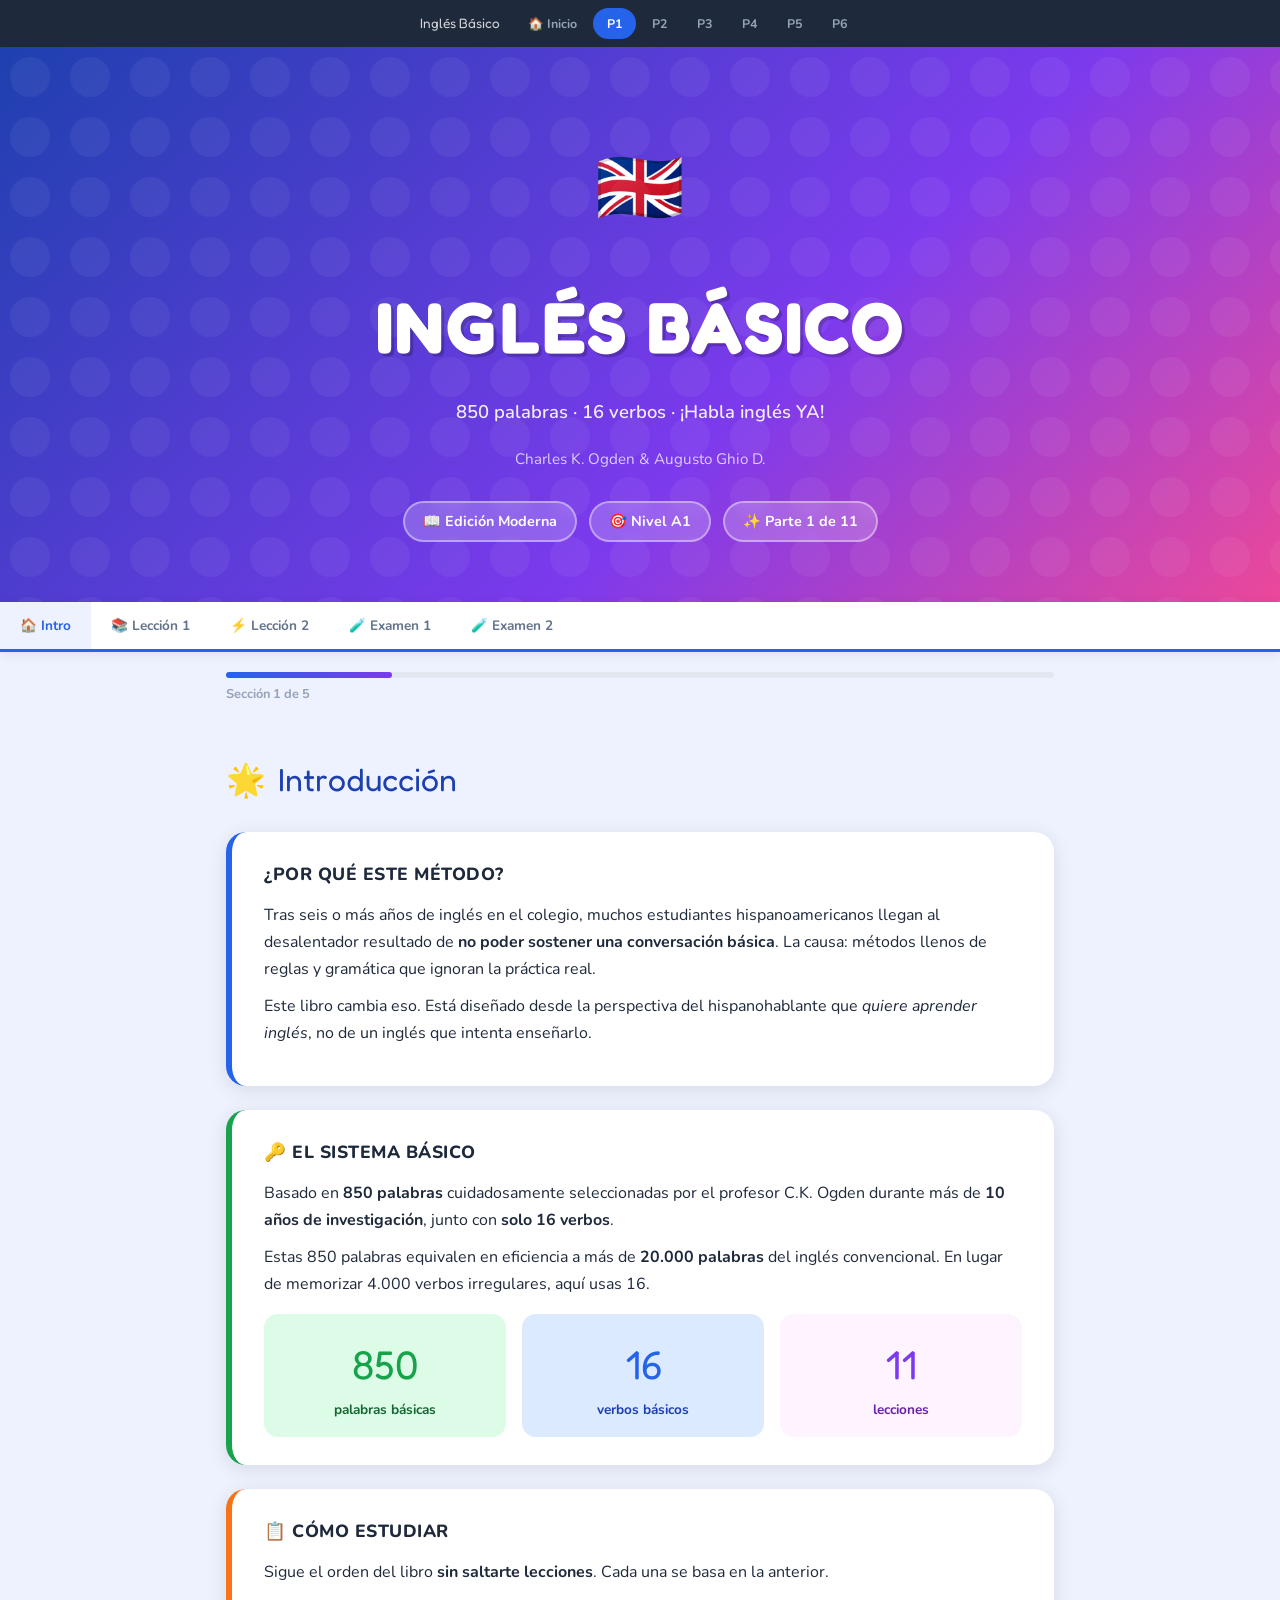
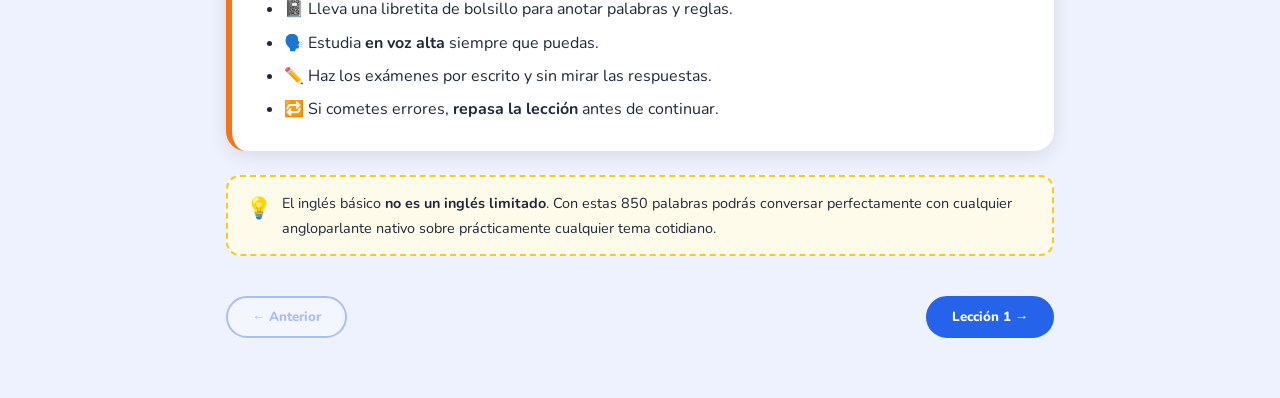
==== commit 26948c7f: "actualizacion de menu en el header y css" ====
--- a/index.html
+++ b/index.html
@@ -5,388 +5,19 @@
 <meta name="viewport" content="width=device-width, initial-scale=1.0">
 <title>Inglés Básico — Parte 1</title>
 <link href="https://fonts.googleapis.com/css2?family=Nunito:wght@400;600;700;800;900&family=Fredoka+One&display=swap" rel="stylesheet">
-<style>
-  :root {
-    --azul:    #2563EB;
-    --cielo:   #38BDF8;
-    --verde:   #16A34A;
-    --menta:   #4ADE80;
-    --coral:   #F97316;
-    --amarillo:#FACC15;
-    --violeta: #7C3AED;
-    --rosa:    #EC4899;
-    --blanco:  #FFFFFF;
-    --gris:    #F1F5F9;
-    --texto:   #1E293B;
-    --sombra:  0 4px 20px rgba(0,0,0,0.10);
-  }
-
-  * { box-sizing: border-box; margin: 0; padding: 0; }
-
-  body {
-    font-family: 'Nunito', sans-serif;
-    background: #EEF2FF;
-    color: var(--texto);
-    line-height: 1.7;
-  }
-
-  /* ── PORTADA ── */
-  .portada {
-    background: linear-gradient(135deg, #1E40AF 0%, #7C3AED 60%, #EC4899 100%);
-    color: white;
-    text-align: center;
-    padding: 80px 24px 60px;
-    position: relative;
-    overflow: hidden;
-  }
-  .portada::before {
-    content: '';
-    position: absolute;
-    inset: 0;
-    background: url("data:image/svg+xml,%3Csvg width='60' height='60' viewBox='0 0 60 60' xmlns='http://www.w3.org/2000/svg'%3E%3Cg fill='none' fill-rule='evenodd'%3E%3Cg fill='%23ffffff' fill-opacity='0.05'%3E%3Ccircle cx='30' cy='30' r='20'/%3E%3C/g%3E%3C/g%3E%3C/svg%3E");
-  }
-  .portada-emoji { font-size: 72px; display: block; margin-bottom: 16px; animation: flotar 3s ease-in-out infinite; }
-  @keyframes flotar { 0%,100%{transform:translateY(0)} 50%{transform:translateY(-12px)} }
-  .portada h1 { font-family: 'Fredoka One', cursive; font-size: clamp(2.5rem,6vw,4.5rem); letter-spacing: 2px; text-shadow: 3px 3px 0 rgba(0,0,0,0.2); }
-  .portada .subtitulo { font-size: 1.15rem; opacity: 0.9; margin-top: 8px; font-weight: 600; }
-  .portada .autores { margin-top: 20px; opacity: 0.75; font-size: 0.95rem; }
-  .badges { display: flex; justify-content: center; gap: 12px; flex-wrap: wrap; margin-top: 28px; }
-  .badge { background: rgba(255,255,255,0.2); border: 2px solid rgba(255,255,255,0.4); border-radius: 50px; padding: 6px 18px; font-weight: 700; font-size: 0.9rem; backdrop-filter: blur(6px); }
-
-  /* ── NAVEGACIÓN / ÍNDICE ── */
-  .nav-seccion {
-    background: white;
-    border-bottom: 3px solid var(--azul);
-    padding: 0;
-    display: flex;
-    overflow-x: auto;
-    gap: 0;
-    position: sticky;
-    top: 0;
-    z-index: 100;
-    box-shadow: 0 2px 12px rgba(0,0,0,0.08);
-  }
-  .nav-btn {
-    background: none;
-    border: none;
-    padding: 14px 20px;
-    font-family: 'Nunito', sans-serif;
-    font-weight: 700;
-    font-size: 0.85rem;
-    cursor: pointer;
-    white-space: nowrap;
-    color: #64748B;
-    border-bottom: 3px solid transparent;
-    margin-bottom: -3px;
-    transition: all 0.2s;
-  }
-  .nav-btn:hover { color: var(--azul); background: #EEF2FF; }
-  .nav-btn.activo { color: var(--azul); border-bottom-color: var(--azul); background: #EEF2FF; }
-
-  /* ── CONTENIDO ── */
-  .contenedor { max-width: 860px; margin: 0 auto; padding: 0 16px 60px; }
-
-  /* ── SECCIÓN ── */
-  .seccion { display: none; animation: entrar 0.4s ease; }
-  .seccion.visible { display: block; }
-  @keyframes entrar { from{opacity:0;transform:translateY(16px)} to{opacity:1;transform:translateY(0)} }
-
-  /* ── TARJETA BASE ── */
-  .card {
-    background: white;
-    border-radius: 20px;
-    padding: 28px 32px;
-    margin: 24px 0;
-    box-shadow: var(--sombra);
-    border-left: 6px solid var(--azul);
-  }
-  .card.verde  { border-left-color: var(--verde); }
-  .card.coral  { border-left-color: var(--coral); }
-  .card.violeta{ border-left-color: var(--violeta); }
-  .card.amarillo{ border-left-color: var(--amarillo); border-left-width: 6px; }
-  .card.rosa   { border-left-color: var(--rosa); }
-
-  /* ── TÍTULOS ── */
-  .titulo-seccion {
-    font-family: 'Fredoka One', cursive;
-    font-size: 2rem;
-    margin: 36px 0 8px;
-    display: flex;
-    align-items: center;
-    gap: 12px;
-  }
-  .titulo-seccion span { font-size: 2rem; }
-  h3 { font-size: 1.1rem; font-weight: 800; margin-bottom: 12px; text-transform: uppercase; letter-spacing: 0.5px; }
-  p { margin-bottom: 10px; }
-
-  /* ── GRID DE TARJETAS DE VOCABULARIO ── */
-  .vocab-grid {
-    display: grid;
-    grid-template-columns: repeat(auto-fill, minmax(160px, 1fr));
-    gap: 12px;
-    margin: 16px 0;
-  }
-  .vocab-card {
-    background: var(--gris);
-    border-radius: 14px;
-    padding: 14px 12px;
-    text-align: center;
-    cursor: pointer;
-    transition: all 0.25s;
-    border: 2px solid transparent;
-    position: relative;
-    overflow: hidden;
-  }
-  .vocab-card:hover { transform: translateY(-4px); box-shadow: 0 8px 24px rgba(0,0,0,0.12); border-color: var(--azul); }
-  .vocab-card .en { font-family: 'Fredoka One', cursive; font-size: 1.15rem; color: var(--azul); }
-  .vocab-card .pron { font-size: 0.72rem; color: #94A3B8; margin: 2px 0; font-style: italic; }
-  .vocab-card .es { font-size: 0.9rem; font-weight: 700; color: var(--texto); }
-  .vocab-card .num { position: absolute; top: 6px; right: 8px; font-size: 0.65rem; color: #CBD5E1; font-weight: 700; }
-
-  /* colores alternados */
-  .vocab-card:nth-child(6n+1) { background: #EFF6FF; }
-  .vocab-card:nth-child(6n+2) { background: #F0FDF4; }
-  .vocab-card:nth-child(6n+3) { background: #FFF7ED; }
-  .vocab-card:nth-child(6n+4) { background: #FDF4FF; }
-  .vocab-card:nth-child(6n+5) { background: #FFFBEB; }
-  .vocab-card:nth-child(6n+6) { background: #FFF1F2; }
-
-  /* ── REGLA GRAMATICAL ── */
-  .regla {
-    background: linear-gradient(135deg, #EFF6FF, #F0F9FF);
-    border: 2px solid var(--cielo);
-    border-radius: 16px;
-    padding: 20px 24px;
-    margin: 16px 0;
-  }
-  .regla-titulo { font-weight: 800; color: var(--azul); margin-bottom: 8px; font-size: 1rem; display: flex; align-items: center; gap: 8px; }
-
-  /* ── EJEMPLO DE FRASE ── */
-  .frases { list-style: none; padding: 0; }
-  .frases li {
-    background: white;
-    border-radius: 12px;
-    padding: 12px 16px;
-    margin: 8px 0;
-    border-left: 4px solid var(--menta);
-    display: flex;
-    justify-content: space-between;
-    align-items: center;
-    flex-wrap: wrap;
-    gap: 8px;
-    box-shadow: 0 2px 8px rgba(0,0,0,0.05);
-  }
-  .frases li .en-frase { font-weight: 700; font-size: 1rem; }
-  .frases li .es-frase { color: #64748B; font-size: 0.9rem; }
-
-  /* ── TABLA VERBOS ── */
-  .verbo-grid {
-    display: grid;
-    grid-template-columns: repeat(auto-fill, minmax(220px, 1fr));
-    gap: 10px;
-    margin: 16px 0;
-  }
-  .verbo-card {
-    background: white;
-    border-radius: 14px;
-    padding: 14px 16px;
-    border-left: 4px solid var(--violeta);
-    box-shadow: 0 2px 8px rgba(0,0,0,0.06);
-    display: flex;
-    justify-content: space-between;
-    align-items: center;
-  }
-  .verbo-card .num-v { font-family: 'Fredoka One', cursive; font-size: 1.3rem; color: #CBD5E1; }
-  .verbo-card .en-v { font-family: 'Fredoka One', cursive; font-size: 1.05rem; color: var(--violeta); }
-  .verbo-card .pron-v { font-size: 0.7rem; color: #94A3B8; font-style: italic; }
-  .verbo-card .es-v { font-weight: 800; font-size: 1rem; }
-
-  /* ── EXAMEN / QUIZ ── */
-  .quiz-card {
-    background: linear-gradient(135deg, #FFF7ED, #FFFBEB);
-    border: 2px solid var(--amarillo);
-    border-radius: 20px;
-    padding: 24px;
-    margin: 24px 0;
-  }
-  .quiz-titulo { font-family: 'Fredoka One', cursive; font-size: 1.4rem; color: var(--coral); margin-bottom: 16px; }
-  .quiz-pregunta { margin: 12px 0; }
-  .quiz-input {
-    border: 2px solid #E2E8F0;
-    border-radius: 10px;
-    padding: 8px 14px;
-    font-family: 'Nunito', sans-serif;
-    font-size: 0.95rem;
-    width: 100%;
-    max-width: 300px;
-    margin-top: 4px;
-    transition: border-color 0.2s;
-  }
-  .quiz-input:focus { outline: none; border-color: var(--azul); }
-  .quiz-input.correcto { border-color: var(--verde); background: #F0FDF4; }
-  .quiz-input.incorrecto { border-color: #EF4444; background: #FEF2F2; }
-  .btn-verificar {
-    background: linear-gradient(135deg, var(--azul), var(--violeta));
-    color: white;
-    border: none;
-    border-radius: 50px;
-    padding: 12px 30px;
-    font-family: 'Nunito', sans-serif;
-    font-weight: 800;
-    font-size: 1rem;
-    cursor: pointer;
-    margin-top: 16px;
-    transition: transform 0.2s, box-shadow 0.2s;
-  }
-  .btn-verificar:hover { transform: translateY(-2px); box-shadow: 0 6px 20px rgba(37,99,235,0.35); }
-  .resultado { margin-top: 14px; font-weight: 800; font-size: 1.1rem; padding: 12px 16px; border-radius: 12px; display: none; }
-  .resultado.bien { background: #DCFCE7; color: var(--verde); }
-  .resultado.mal  { background: #FEE2E2; color: #DC2626; }
-
-  /* ── OPUESTOS ── */
-  .opuestos-grid {
-    display: grid;
-    grid-template-columns: repeat(auto-fill, minmax(200px, 1fr));
-    gap: 12px;
-    margin: 16px 0;
-  }
-  .opuesto-card {
-    background: white;
-    border-radius: 14px;
-    padding: 14px;
-    box-shadow: 0 2px 8px rgba(0,0,0,0.06);
-    text-align: center;
-  }
-  .op-pair { display: flex; align-items: center; justify-content: center; gap: 10px; }
-  .op-word { font-family: 'Fredoka One', cursive; font-size: 1rem; }
-  .op-word .es { font-size: 0.75rem; font-weight: 700; color: #64748B; display: block; font-family: 'Nunito', sans-serif; }
-  .op-vs { color: #CBD5E1; font-weight: 900; font-size: 1.1rem; }
-  .op-word.a { color: var(--azul); }
-  .op-word.b { color: var(--coral); }
-
-  /* ── TABLA CONJUGACIÓN ── */
-  .conj-tabla { width: 100%; border-collapse: collapse; margin: 16px 0; font-size: 0.9rem; }
-  .conj-tabla th { background: var(--azul); color: white; padding: 10px 14px; text-align: left; font-weight: 700; }
-  .conj-tabla td { padding: 9px 14px; border-bottom: 1px solid #F1F5F9; }
-  .conj-tabla tr:nth-child(even) { background: #F8FAFC; }
-  .conj-tabla tr:hover { background: #EFF6FF; }
-  .conj-tabla .en-c { font-weight: 700; color: var(--violeta); }
-  .conj-tabla .es-c { color: #64748B; }
-
-  /* ── MESES / DÍAS ── */
-  .meses-grid {
-    display: grid;
-    grid-template-columns: repeat(auto-fill, minmax(140px, 1fr));
-    gap: 10px;
-    margin: 16px 0;
-  }
-  .mes-card {
-    border-radius: 14px;
-    padding: 12px 14px;
-    text-align: center;
-    font-weight: 700;
-  }
-  .mes-card .en-m { font-family: 'Fredoka One', cursive; font-size: 1.05rem; }
-  .mes-card .pron-m { font-size: 0.7rem; color: rgba(0,0,0,0.4); font-style: italic; }
-  .mes-card .es-m { font-size: 0.85rem; }
-
-  /* colores por mes */
-  .mes-1 { background:#DBEAFE; color:#1D4ED8; }
-  .mes-2 { background:#FCE7F3; color:#9D174D; }
-  .mes-3 { background:#D1FAE5; color:#065F46; }
-  .mes-4 { background:#FEF3C7; color:#92400E; }
-  .mes-5 { background:#E0E7FF; color:#3730A3; }
-  .mes-6 { background:#FFEDD5; color:#9A3412; }
-  .mes-7 { background:#FEE2E2; color:#991B1B; }
-  .mes-8 { background:#F0FDF4; color:#14532D; }
-  .mes-9 { background:#FDF4FF; color:#6B21A8; }
-  .mes-10{ background:#FFFBEB; color:#92400E; }
-  .mes-11{ background:#F0F9FF; color:#0C4A6E; }
-  .mes-12{ background:#FFF1F2; color:#881337; }
-
-  /* días semana */
-  .dias-grid { display: grid; grid-template-columns: repeat(7,1fr); gap: 8px; margin: 16px 0; }
-  .dia-card { border-radius: 12px; padding: 10px 6px; text-align: center; font-size: 0.78rem; font-weight: 700; }
-  .dia-0 { background:#EFF6FF; color:#1D4ED8; }
-  .dia-1 { background:#FEE2E2; color:#991B1B; }
-  .dia-2 { background:#F0FDF4; color:#166534; }
-  .dia-3 { background:#FDF4FF; color:#6B21A8; }
-  .dia-4 { background:#FFFBEB; color:#92400E; }
-  .dia-5 { background:#FFF1F2; color:#BE185D; }
-  .dia-6 { background:#F0F9FF; color:#0C4A6E; }
-  .dia-card .en-d { font-family: 'Fredoka One', cursive; font-size: 0.85rem; }
-  .dia-card .pron-d { font-style: italic; opacity: 0.7; font-size: 0.65rem; }
-  .dia-card .es-d { font-size: 0.75rem; margin-top: 2px; }
-
-  /* ── TIP BOX ── */
-  .tip {
-    background: #FFFBEB;
-    border: 2px dashed var(--amarillo);
-    border-radius: 14px;
-    padding: 14px 18px;
-    margin: 12px 0;
-    font-size: 0.9rem;
-    display: flex;
-    gap: 10px;
-    align-items: flex-start;
-  }
-  .tip-ico { font-size: 1.3rem; flex-shrink: 0; }
-
-  /* ── PÍLDORAS DE PRONOMBRES ── */
-  .pronombres-grid { display: flex; flex-wrap: wrap; gap: 10px; margin: 16px 0; }
-  .pron-card {
-    border-radius: 50px;
-    padding: 8px 20px;
-    font-weight: 800;
-    font-size: 0.95rem;
-    display: flex;
-    flex-direction: column;
-    align-items: center;
-    line-height: 1.3;
-  }
-  .pron-card .en-p { font-family: 'Fredoka One', cursive; font-size: 1.15rem; }
-  .pron-card .pron-p { font-size: 0.65rem; font-style: italic; opacity: 0.7; }
-  .pron-card .es-p { font-size: 0.75rem; }
-  .pc-1 { background:#DBEAFE; color:#1D4ED8; }
-  .pc-2 { background:#D1FAE5; color:#065F46; }
-  .pc-3 { background:#FDE8D8; color:#9A3412; }
-  .pc-4 { background:#FCE7F3; color:#9D174D; }
-  .pc-5 { background:#F5F3FF; color:#5B21B6; }
-  .pc-6 { background:#ECFDF5; color:#065F46; }
-  .pc-7 { background:#FEF3C7; color:#92400E; }
-
-  /* footer navegación */
-  .nav-bottom { display: flex; justify-content: space-between; margin-top: 40px; gap: 12px; }
-  .btn-nav {
-    background: white;
-    border: 2px solid var(--azul);
-    color: var(--azul);
-    border-radius: 50px;
-    padding: 10px 24px;
-    font-family: 'Nunito', sans-serif;
-    font-weight: 800;
-    cursor: pointer;
-    transition: all 0.2s;
-  }
-  .btn-nav:hover { background: var(--azul); color: white; }
-  .btn-nav:disabled { opacity: 0.35; cursor: default; }
-  .btn-nav.primario { background: var(--azul); color: white; }
-  .btn-nav.primario:hover { background: #1D4ED8; }
-
-  /* progreso */
-  .barra-progreso { height: 6px; background: #E2E8F0; border-radius: 50px; margin-bottom: 2px; }
-  .barra-fill { height: 100%; border-radius: 50px; background: linear-gradient(90deg, var(--azul), var(--violeta)); transition: width 0.4s; }
-  .progreso-texto { font-size: 0.8rem; color: #94A3B8; font-weight: 700; padding: 4px 0 12px; }
-
-  @media(max-width:600px){
-    .portada { padding: 60px 16px 40px; }
-    .card { padding: 20px; }
-    .dias-grid { grid-template-columns: repeat(4,1fr); }
-    .vocab-grid { grid-template-columns: repeat(auto-fill, minmax(130px,1fr)); }
-  }
-</style>
+<link rel="stylesheet" href="styles.css">
 </head>
 <body>
+<nav class="partes-nav">
+  <span class="partes-nav-titulo">Inglés Básico</span>
+  <a href="inicio.html">🏠 Inicio</a>
+  <a href="index.html" class="activo">P1</a>
+  <a href="parte2.html">P2</a>
+  <a href="parte3.html">P3</a>
+  <a href="parte4.html">P4</a>
+  <a href="parte5.html">P5</a>
+  <a href="parte6.html">P6</a>
+</nav>
 
 <!-- PORTADA -->
 <div class="portada">
--- a/styles.css
+++ b/styles.css
@@ -0,0 +1,680 @@
+/* ═══════════════════════════════════════════════════════════
+   INGLÉS BÁSICO — Estilos Compartidos
+   Charles K. Ogden & Augusto Ghio D.
+   ═══════════════════════════════════════════════════════════ */
+
+:root {
+  --azul:    #2563EB;
+  --cielo:   #38BDF8;
+  --verde:   #16A34A;
+  --menta:   #4ADE80;
+  --coral:   #F97316;
+  --amarillo:#FACC15;
+  --violeta: #7C3AED;
+  --rosa:    #EC4899;
+  --blanco:  #FFFFFF;
+  --gris:    #F1F5F9;
+  --texto:   #1E293B;
+  --sombra:  0 4px 20px rgba(0,0,0,0.10);
+}
+
+* { box-sizing: border-box; margin: 0; padding: 0; }
+
+body {
+  font-family: 'Nunito', sans-serif;
+  background: #EEF2FF;
+  color: var(--texto);
+  line-height: 1.7;
+}
+
+/* ═══ NAVEGACIÓN ENTRE PARTES (CABECERA GLOBAL) ═══ */
+.partes-nav {
+  background: #1E293B;
+  display: flex;
+  justify-content: center;
+  align-items: center;
+  gap: 2px;
+  padding: 8px 16px;
+  flex-wrap: wrap;
+}
+.partes-nav-titulo {
+  color: white;
+  font-family: 'Fredoka One', cursive;
+  font-size: 0.85rem;
+  margin-right: 12px;
+  opacity: 0.8;
+}
+.partes-nav a {
+  color: #94A3B8;
+  text-decoration: none;
+  padding: 5px 14px;
+  border-radius: 50px;
+  font-family: 'Nunito', sans-serif;
+  font-weight: 700;
+  font-size: 0.78rem;
+  transition: all 0.2s;
+  white-space: nowrap;
+}
+.partes-nav a:hover {
+  background: rgba(255,255,255,0.12);
+  color: white;
+}
+.partes-nav a.activo {
+  background: var(--azul);
+  color: white;
+}
+
+/* ═══ PORTADA / HERO ═══ */
+.portada {
+  background: linear-gradient(135deg, #1E40AF 0%, #7C3AED 60%, #EC4899 100%);
+  color: white;
+  text-align: center;
+  padding: 80px 24px 60px;
+  position: relative;
+  overflow: hidden;
+}
+.portada::before {
+  content: '';
+  position: absolute;
+  inset: 0;
+  background: url("data:image/svg+xml,%3Csvg width='60' height='60' viewBox='0 0 60 60' xmlns='http://www.w3.org/2000/svg'%3E%3Cg fill='none' fill-rule='evenodd'%3E%3Cg fill='%23ffffff' fill-opacity='0.05'%3E%3Ccircle cx='30' cy='30' r='20'/%3E%3C/g%3E%3C/g%3E%3C/svg%3E");
+}
+.portada-emoji { font-size: 72px; display: block; margin-bottom: 16px; animation: flotar 3s ease-in-out infinite; }
+@keyframes flotar { 0%,100%{transform:translateY(0)} 50%{transform:translateY(-12px)} }
+.portada h1 { font-family: 'Fredoka One', cursive; font-size: clamp(2.5rem,6vw,4.5rem); letter-spacing: 2px; text-shadow: 3px 3px 0 rgba(0,0,0,0.2); }
+.portada .subtitulo { font-size: 1.15rem; opacity: 0.9; margin-top: 8px; font-weight: 600; }
+.portada .autores { margin-top: 20px; opacity: 0.75; font-size: 0.95rem; }
+.badges { display: flex; justify-content: center; gap: 12px; flex-wrap: wrap; margin-top: 28px; }
+.badge { background: rgba(255,255,255,0.2); border: 2px solid rgba(255,255,255,0.4); border-radius: 50px; padding: 6px 18px; font-weight: 700; font-size: 0.9rem; backdrop-filter: blur(6px); }
+
+/* ═══ NAVEGACIÓN ═══ */
+.nav-seccion {
+  background: white;
+  border-bottom: 3px solid var(--azul);
+  padding: 0;
+  display: flex;
+  overflow-x: auto;
+  gap: 0;
+  position: sticky;
+  top: 0;
+  z-index: 100;
+  box-shadow: 0 2px 12px rgba(0,0,0,0.08);
+}
+.nav-btn {
+  background: none;
+  border: none;
+  padding: 14px 20px;
+  font-family: 'Nunito', sans-serif;
+  font-weight: 700;
+  font-size: 0.85rem;
+  cursor: pointer;
+  white-space: nowrap;
+  color: #64748B;
+  border-bottom: 3px solid transparent;
+  margin-bottom: -3px;
+  transition: all 0.2s;
+}
+.nav-btn:hover { color: var(--azul); background: #EEF2FF; }
+.nav-btn.activo { color: var(--azul); border-bottom-color: var(--azul); background: #EEF2FF; }
+
+/* ═══ CONTENIDO ═══ */
+.contenedor { max-width: 860px; margin: 0 auto; padding: 0 16px 60px; }
+
+/* ═══ SECCIÓN ═══ */
+.seccion { display: none; animation: entrar 0.4s ease; }
+.seccion.visible { display: block; }
+@keyframes entrar { from{opacity:0;transform:translateY(16px)} to{opacity:1;transform:translateY(0)} }
+
+/* ═══ TARJETA BASE ═══ */
+.card {
+  background: white;
+  border-radius: 20px;
+  padding: 28px 32px;
+  margin: 24px 0;
+  box-shadow: var(--sombra);
+  border-left: 6px solid var(--azul);
+}
+.card.verde   { border-left-color: var(--verde); }
+.card.coral   { border-left-color: var(--coral); }
+.card.violeta { border-left-color: var(--violeta); }
+.card.amarillo{ border-left-color: var(--amarillo); border-left-width: 6px; }
+.card.rosa    { border-left-color: var(--rosa); }
+
+/* ═══ TÍTULOS ═══ */
+.titulo-seccion {
+  font-family: 'Fredoka One', cursive;
+  font-size: 2rem;
+  margin: 36px 0 8px;
+  display: flex;
+  align-items: center;
+  gap: 12px;
+}
+.titulo-seccion span { font-size: 2rem; }
+h3 { font-size: 1.1rem; font-weight: 800; margin-bottom: 12px; text-transform: uppercase; letter-spacing: 0.5px; }
+p { margin-bottom: 10px; }
+h4 { font-size: 1rem; font-weight: 800; }
+
+/* ═══ TARJETAS DE VOCABULARIO ═══ */
+.vocab-grid {
+  display: grid;
+  grid-template-columns: repeat(auto-fill, minmax(160px, 1fr));
+  gap: 12px;
+  margin: 16px 0;
+}
+.vocab-card {
+  background: var(--gris);
+  border-radius: 14px;
+  padding: 14px 12px;
+  text-align: center;
+  cursor: pointer;
+  transition: all 0.25s;
+  border: 2px solid transparent;
+  position: relative;
+  overflow: hidden;
+}
+.vocab-card:hover { transform: translateY(-4px); box-shadow: 0 8px 24px rgba(0,0,0,0.12); border-color: var(--azul); }
+.vocab-card .en { font-family: 'Fredoka One', cursive; font-size: 1.15rem; color: var(--azul); }
+.vocab-card .pron { font-size: 0.72rem; color: #94A3B8; margin: 2px 0; font-style: italic; }
+.vocab-card .es { font-size: 0.9rem; font-weight: 700; color: var(--texto); }
+.vocab-card .num { position: absolute; top: 6px; right: 8px; font-size: 0.65rem; color: #CBD5E1; font-weight: 700; }
+.vocab-card:nth-child(6n+1) { background: #EFF6FF; }
+.vocab-card:nth-child(6n+2) { background: #F0FDF4; }
+.vocab-card:nth-child(6n+3) { background: #FFF7ED; }
+.vocab-card:nth-child(6n+4) { background: #FDF4FF; }
+.vocab-card:nth-child(6n+5) { background: #FFFBEB; }
+.vocab-card:nth-child(6n+6) { background: #FFF1F2; }
+
+/* ═══ REGLA GRAMATICAL ═══ */
+.regla {
+  background: linear-gradient(135deg, #EFF6FF, #F0F9FF);
+  border: 2px solid var(--cielo);
+  border-radius: 16px;
+  padding: 20px 24px;
+  margin: 16px 0;
+}
+.regla-titulo { font-weight: 800; color: var(--azul); margin-bottom: 8px; font-size: 1rem; display: flex; align-items: center; gap: 8px; }
+
+/* ═══ EJEMPLO DE FRASE ═══ */
+.frases { list-style: none; padding: 0; }
+.frases li {
+  background: white;
+  border-radius: 12px;
+  padding: 12px 16px;
+  margin: 8px 0;
+  border-left: 4px solid var(--menta);
+  display: flex;
+  justify-content: space-between;
+  align-items: center;
+  flex-wrap: wrap;
+  gap: 8px;
+  box-shadow: 0 2px 8px rgba(0,0,0,0.05);
+}
+.frases li .en-frase { font-weight: 700; font-size: 1rem; }
+.frases li .es-frase { color: #64748B; font-size: 0.9rem; }
+
+/* ═══ TABLA VERBOS ═══ */
+.verbo-grid {
+  display: grid;
+  grid-template-columns: repeat(auto-fill, minmax(220px, 1fr));
+  gap: 10px;
+  margin: 16px 0;
+}
+.verbo-card {
+  background: white;
+  border-radius: 14px;
+  padding: 14px 16px;
+  border-left: 4px solid var(--violeta);
+  box-shadow: 0 2px 8px rgba(0,0,0,0.06);
+  display: flex;
+  justify-content: space-between;
+  align-items: center;
+}
+.verbo-card .num-v { font-family: 'Fredoka One', cursive; font-size: 1.3rem; color: #CBD5E1; }
+.verbo-card .en-v { font-family: 'Fredoka One', cursive; font-size: 1.05rem; color: var(--violeta); }
+.verbo-card .pron-v { font-size: 0.7rem; color: #94A3B8; font-style: italic; }
+.verbo-card .es-v { font-weight: 800; font-size: 1rem; }
+
+/* ═══ EXAMEN / QUIZ ═══ */
+.quiz-card {
+  background: linear-gradient(135deg, #FFF7ED, #FFFBEB);
+  border: 2px solid var(--amarillo);
+  border-radius: 20px;
+  padding: 24px;
+  margin: 24px 0;
+}
+.quiz-titulo { font-family: 'Fredoka One', cursive; font-size: 1.4rem; color: var(--coral); margin-bottom: 16px; }
+.quiz-pregunta { margin: 12px 0; }
+.quiz-input {
+  border: 2px solid #E2E8F0;
+  border-radius: 10px;
+  padding: 8px 14px;
+  font-family: 'Nunito', sans-serif;
+  font-size: 0.95rem;
+  width: 100%;
+  max-width: 300px;
+  margin-top: 4px;
+  transition: border-color 0.2s;
+}
+.quiz-input:focus { outline: none; border-color: var(--azul); }
+.quiz-input.correcto { border-color: var(--verde); background: #F0FDF4; }
+.quiz-input.incorrecto { border-color: #EF4444; background: #FEF2F2; }
+.btn-verificar {
+  background: linear-gradient(135deg, var(--azul), var(--violeta));
+  color: white;
+  border: none;
+  border-radius: 50px;
+  padding: 12px 30px;
+  font-family: 'Nunito', sans-serif;
+  font-weight: 800;
+  font-size: 1rem;
+  cursor: pointer;
+  margin-top: 16px;
+  transition: transform 0.2s, box-shadow 0.2s;
+}
+.btn-verificar:hover { transform: translateY(-2px); box-shadow: 0 6px 20px rgba(37,99,235,0.35); }
+.resultado { margin-top: 14px; font-weight: 800; font-size: 1.1rem; padding: 12px 16px; border-radius: 12px; display: none; }
+.resultado.bien { background: #DCFCE7; color: var(--verde); }
+.resultado.mal  { background: #FEE2E2; color: #DC2626; }
+
+/* ═══ OPUESTOS ═══ */
+.opuestos-grid {
+  display: grid;
+  grid-template-columns: repeat(auto-fill, minmax(200px, 1fr));
+  gap: 12px;
+  margin: 16px 0;
+}
+.opuesto-card {
+  background: white;
+  border-radius: 14px;
+  padding: 14px;
+  box-shadow: 0 2px 8px rgba(0,0,0,0.06);
+  text-align: center;
+}
+.op-pair { display: flex; align-items: center; justify-content: center; gap: 10px; }
+.op-word { font-family: 'Fredoka One', cursive; font-size: 1rem; }
+.op-word .es { font-size: 0.75rem; font-weight: 700; color: #64748B; display: block; font-family: 'Nunito', sans-serif; }
+.op-vs { color: #CBD5E1; font-weight: 900; font-size: 1.1rem; }
+.op-word.a { color: var(--azul); }
+.op-word.b { color: var(--coral); }
+
+/* ═══ TABLA CONJUGACIÓN ═══ */
+.conj-tabla { width: 100%; border-collapse: collapse; margin: 16px 0; font-size: 0.9rem; }
+.conj-tabla th { background: var(--azul); color: white; padding: 10px 14px; text-align: left; font-weight: 700; }
+.conj-tabla td { padding: 9px 14px; border-bottom: 1px solid #F1F5F9; }
+.conj-tabla tr:nth-child(even) { background: #F8FAFC; }
+.conj-tabla tr:hover { background: #EFF6FF; }
+.conj-tabla .en-c { font-weight: 700; color: var(--violeta); }
+.conj-tabla .es-c { color: #64748B; }
+
+/* ═══ MESES / DÍAS ═══ */
+.meses-grid {
+  display: grid;
+  grid-template-columns: repeat(auto-fill, minmax(140px, 1fr));
+  gap: 10px;
+  margin: 16px 0;
+}
+.mes-card {
+  border-radius: 14px;
+  padding: 12px 14px;
+  text-align: center;
+  font-weight: 700;
+}
+.mes-card .en-m { font-family: 'Fredoka One', cursive; font-size: 1.05rem; }
+.mes-card .pron-m { font-size: 0.7rem; color: rgba(0,0,0,0.4); font-style: italic; }
+.mes-card .es-m { font-size: 0.85rem; }
+.mes-1 { background:#DBEAFE; color:#1D4ED8; }
+.mes-2 { background:#FCE7F3; color:#9D174D; }
+.mes-3 { background:#D1FAE5; color:#065F46; }
+.mes-4 { background:#FEF3C7; color:#92400E; }
+.mes-5 { background:#E0E7FF; color:#3730A3; }
+.mes-6 { background:#FFEDD5; color:#9A3412; }
+.mes-7 { background:#FEE2E2; color:#991B1B; }
+.mes-8 { background:#F0FDF4; color:#14532D; }
+.mes-9 { background:#FDF4FF; color:#6B21A8; }
+.mes-10{ background:#FFFBEB; color:#92400E; }
+.mes-11{ background:#F0F9FF; color:#0C4A6E; }
+.mes-12{ background:#FFF1F2; color:#881337; }
+
+.dias-grid { display: grid; grid-template-columns: repeat(7,1fr); gap: 8px; margin: 16px 0; }
+.dia-card { border-radius: 12px; padding: 10px 6px; text-align: center; font-size: 0.78rem; font-weight: 700; }
+.dia-0 { background:#EFF6FF; color:#1D4ED8; }
+.dia-1 { background:#FEE2E2; color:#991B1B; }
+.dia-2 { background:#F0FDF4; color:#166534; }
+.dia-3 { background:#FDF4FF; color:#6B21A8; }
+.dia-4 { background:#FFFBEB; color:#92400E; }
+.dia-5 { background:#FFF1F2; color:#BE185D; }
+.dia-6 { background:#F0F9FF; color:#0C4A6E; }
+.dia-card .en-d { font-family: 'Fredoka One', cursive; font-size: 0.85rem; }
+.dia-card .pron-d { font-style: italic; opacity: 0.7; font-size: 0.65rem; }
+.dia-card .es-d { font-size: 0.75rem; margin-top: 2px; }
+
+/* ═══ TIP BOX ═══ */
+.tip {
+  background: #FFFBEB;
+  border: 2px dashed var(--amarillo);
+  border-radius: 14px;
+  padding: 14px 18px;
+  margin: 12px 0;
+  font-size: 0.9rem;
+  display: flex;
+  gap: 10px;
+  align-items: flex-start;
+}
+.tip-ico { font-size: 1.3rem; flex-shrink: 0; }
+
+/* ═══ PRONOMBRES ═══ */
+.pronombres-grid { display: flex; flex-wrap: wrap; gap: 10px; margin: 16px 0; }
+.pron-card {
+  border-radius: 50px;
+  padding: 8px 20px;
+  font-weight: 800;
+  font-size: 0.95rem;
+  display: flex;
+  flex-direction: column;
+  align-items: center;
+  line-height: 1.3;
+}
+.pron-card .en-p { font-family: 'Fredoka One', cursive; font-size: 1.15rem; }
+.pron-card .pron-p { font-size: 0.65rem; font-style: italic; opacity: 0.7; }
+.pron-card .es-p { font-size: 0.75rem; }
+.pc-1 { background:#DBEAFE; color:#1D4ED8; }
+.pc-2 { background:#D1FAE5; color:#065F46; }
+.pc-3 { background:#FDE8D8; color:#9A3412; }
+.pc-4 { background:#FCE7F3; color:#9D174D; }
+.pc-5 { background:#F5F3FF; color:#5B21B6; }
+.pc-6 { background:#ECFDF5; color:#065F46; }
+.pc-7 { background:#FEF3C7; color:#92400E; }
+
+/* ═══ NAVEGACIÓN INFERIOR ═══ */
+.nav-bottom { display: flex; justify-content: space-between; margin-top: 40px; gap: 12px; }
+.btn-nav {
+  background: white;
+  border: 2px solid var(--azul);
+  color: var(--azul);
+  border-radius: 50px;
+  padding: 10px 24px;
+  font-family: 'Nunito', sans-serif;
+  font-weight: 800;
+  cursor: pointer;
+  transition: all 0.2s;
+}
+.btn-nav:hover { background: var(--azul); color: white; }
+.btn-nav:disabled { opacity: 0.35; cursor: default; }
+.btn-nav.primario { background: var(--azul); color: white; }
+.btn-nav.primario:hover { background: #1D4ED8; }
+
+/* ═══ PROGRESO ═══ */
+.barra-progreso { height: 6px; background: #E2E8F0; border-radius: 50px; margin-bottom: 2px; }
+.barra-fill { height: 100%; border-radius: 50px; background: linear-gradient(90deg, var(--azul), var(--violeta)); transition: width 0.4s; }
+.progreso-texto { font-size: 0.8rem; color: #94A3B8; font-weight: 700; padding: 4px 0 12px; }
+
+/* ═══ NÚMEROS GRID (Parte 2+) ═══ */
+.numeros-grid {
+  display: grid;
+  grid-template-columns: repeat(auto-fill, minmax(140px, 1fr));
+  gap: 8px;
+  margin: 16px 0;
+}
+.num-card {
+  background: white;
+  border-radius: 12px;
+  padding: 12px 14px;
+  text-align: center;
+  box-shadow: 0 2px 6px rgba(0,0,0,0.05);
+  border-left: 4px solid var(--violeta);
+}
+.num-card .num-digit { font-family: 'Fredoka One', cursive; font-size: 1.8rem; color: var(--violeta); }
+.num-card .num-en { font-family: 'Fredoka One', cursive; font-size: 1rem; color: var(--azul); margin-top: 2px; }
+.num-card .num-pron { font-size: 0.7rem; color: #94A3B8; font-style: italic; }
+.num-card .num-es { font-size: 0.8rem; font-weight: 700; color: var(--texto); margin-top: 2px; }
+
+/* ═══ LY GRID (Parte 2+) ═══ */
+.ly-grid {
+  display: grid;
+  grid-template-columns: repeat(auto-fill, minmax(220px, 1fr));
+  gap: 8px;
+  margin: 16px 0;
+}
+.ly-card {
+  background: white;
+  border-radius: 12px;
+  padding: 12px 14px;
+  border-left: 4px solid var(--rosa);
+  box-shadow: 0 2px 6px rgba(0,0,0,0.04);
+}
+.ly-card .ly-word { font-family: 'Fredoka One', cursive; color: var(--rosa); }
+.ly-card .ly-trans { font-weight: 700; font-size: 0.9rem; }
+.ly-arrow { color: #CBD5E1; margin: 0 6px; }
+
+/* ═══ PALABRAS COMPUESTAS (Parte 2+) ═══ */
+.comp-grid {
+  display: grid;
+  grid-template-columns: repeat(auto-fill, minmax(240px, 1fr));
+  gap: 8px;
+  margin: 16px 0;
+}
+.comp-card {
+  background: white;
+  border-radius: 12px;
+  padding: 12px 14px;
+  border-left: 4px solid var(--coral);
+  box-shadow: 0 2px 6px rgba(0,0,0,0.04);
+}
+.comp-card .comp-word { font-family: 'Fredoka One', cursive; font-size: 1.05rem; color: var(--coral); }
+.comp-card .comp-parts { font-size: 0.72rem; color: #94A3B8; }
+.comp-card .comp-es { font-weight: 700; font-size: 0.85rem; }
+
+/* ═══ PAST VERB GRID (Parte 2+) ═══ */
+.past-grid {
+  display: grid;
+  grid-template-columns: repeat(auto-fill, minmax(260px, 1fr));
+  gap: 8px;
+  margin: 16px 0;
+}
+.past-card {
+  background: white;
+  border-radius: 12px;
+  padding: 10px 14px;
+  border-left: 4px solid var(--verde);
+  box-shadow: 0 2px 6px rgba(0,0,0,0.04);
+  display: flex;
+  justify-content: space-between;
+  align-items: center;
+  gap: 8px;
+}
+.past-card .past-verb { font-family: 'Fredoka One', cursive; color: var(--verde); font-size: 1rem; }
+.past-card .past-es { font-weight: 700; text-align: right; font-size: 0.85rem; }
+
+/* ═══ ORDINAL NUMBERS (Parte 2+) ═══ */
+.ord-grid {
+  display: grid;
+  grid-template-columns: repeat(auto-fill, minmax(150px, 1fr));
+  gap: 8px;
+  margin: 16px 0;
+}
+.ord-card {
+  background: white;
+  border-radius: 12px;
+  padding: 10px 12px;
+  text-align: center;
+  box-shadow: 0 2px 6px rgba(0,0,0,0.04);
+  border-left: 4px solid var(--coral);
+}
+.ord-card .ord-num { font-family: 'Fredoka One', cursive; font-size: 1.6rem; color: var(--coral); }
+.ord-card .ord-en { font-family: 'Fredoka One', cursive; font-size: 0.95rem; color: var(--azul); }
+.ord-card .ord-pron { font-size: 0.68rem; color: #94A3B8; font-style: italic; }
+.ord-card .ord-es { font-size: 0.8rem; font-weight: 700; }
+
+/* ═══ ER/OR GRID (Parte 3+) ═══ */
+.eror-grid {
+  display: grid;
+  grid-template-columns: repeat(auto-fill, minmax(200px, 1fr));
+  gap: 8px;
+  margin: 16px 0;
+}
+.eror-card {
+  background: white;
+  border-radius: 12px;
+  padding: 10px 14px;
+  border-left: 4px solid var(--coral);
+  box-shadow: 0 2px 6px rgba(0,0,0,0.04);
+  display: flex;
+  justify-content: space-between;
+  align-items: center;
+  gap: 8px;
+}
+.eror-card .eror-word { font-family: 'Fredoka One', cursive; color: var(--coral); font-size: 0.95rem; }
+.eror-card .eror-es { font-weight: 700; text-align: right; font-size: 0.85rem; }
+
+/* ═══ PREPOSITIONS GRID (Parte 5+) ═══ */
+.prep-grid {
+  display: grid;
+  grid-template-columns: repeat(auto-fill, minmax(180px, 1fr));
+  gap: 8px;
+  margin: 16px 0;
+}
+.prep-card {
+  background: white;
+  border-radius: 12px;
+  padding: 10px 14px;
+  border-left: 4px solid var(--coral);
+  box-shadow: 0 2px 6px rgba(0,0,0,0.04);
+  display: flex;
+  justify-content: space-between;
+  align-items: center;
+}
+.prep-card .prep-en { font-family: 'Fredoka One', cursive; font-size: 1rem; color: var(--coral); }
+.prep-card .prep-es { font-weight: 700; font-size: 0.85rem; }
+
+/* ═══ QUESTION WORDS GRID (Parte 5+) ═══ */
+.qw-grid {
+  display: grid;
+  grid-template-columns: repeat(auto-fill, minmax(240px, 1fr));
+  gap: 10px;
+  margin: 16px 0;
+}
+.qw-card {
+  background: white;
+  border-radius: 14px;
+  padding: 14px 16px;
+  border-left: 4px solid var(--violeta);
+  box-shadow: 0 2px 8px rgba(0,0,0,0.06);
+}
+.qw-card .qw-en { font-family: 'Fredoka One', cursive; font-size: 1.15rem; color: var(--violeta); }
+.qw-card .qw-pron { font-size: 0.7rem; color: #94A3B8; font-style: italic; }
+.qw-card .qw-es { font-weight: 800; font-size: 0.95rem; margin-bottom: 4px; }
+.qw-card .qw-ej { font-size: 0.85rem; color: #64748B; margin-top: 4px; }
+.qw-card .qw-ej span { font-weight: 700; color: var(--texto); }
+
+/* ═══ PHRASAL VERB GRID (Parte 5+) ═══ */
+.phrasal-grid {
+  display: grid;
+  grid-template-columns: repeat(auto-fill, minmax(220px, 1fr));
+  gap: 8px;
+  margin: 16px 0;
+}
+.phrasal-card {
+  background: white;
+  border-radius: 12px;
+  padding: 10px 14px;
+  border-left: 4px solid var(--rosa);
+  box-shadow: 0 2px 6px rgba(0,0,0,0.04);
+}
+.phrasal-card .ph-en { font-family: 'Fredoka One', cursive; font-size: 1rem; color: var(--rosa); }
+.phrasal-card .ph-es { font-weight: 700; font-size: 0.85rem; }
+
+/* ═══ VERB COMBO GRID (Parte 5+) ═══ */
+.combo-grid {
+  display: grid;
+  grid-template-columns: repeat(auto-fill, minmax(240px, 1fr));
+  gap: 6px;
+  margin: 12px 0;
+}
+.combo-card {
+  background: white;
+  border-radius: 10px;
+  padding: 8px 12px;
+  border-left: 3px solid var(--menta);
+  box-shadow: 0 1px 4px rgba(0,0,0,0.04);
+  display: flex;
+  justify-content: space-between;
+  align-items: center;
+  font-size: 0.88rem;
+}
+.combo-card .combo-en { font-weight: 700; }
+.combo-card .combo-es { color: #64748B; font-weight: 700; }
+
+/* ═══ ALFABETO GRID (Parte 6+) ═══ */
+.alfabeto-grid {
+  display: grid;
+  grid-template-columns: repeat(auto-fill, minmax(180px, 1fr));
+  gap: 8px;
+  margin: 16px 0;
+}
+.alfa-card {
+  background: white;
+  border-radius: 12px;
+  padding: 10px 14px;
+  text-align: center;
+  border-left: 4px solid var(--rosa);
+  box-shadow: 0 2px 6px rgba(0,0,0,0.04);
+}
+.alfa-card .alfa-letra { font-family: 'Fredoka One', cursive; font-size: 1.6rem; color: var(--rosa); }
+.alfa-card .alfa-sonido { font-size: 0.85rem; color: #64748B; font-weight: 700; }
+
+/* ═══ LANDING PAGE / INICIO (inicio.html) ═══ */
+.partes-grid {
+  display: grid;
+  grid-template-columns: 1fr;
+  gap: 20px;
+  margin: 32px 0;
+}
+.parte-card {
+  background: white;
+  border-radius: 20px;
+  padding: 28px 32px;
+  display: flex;
+  gap: 20px;
+  text-decoration: none;
+  color: inherit;
+  box-shadow: var(--sombra);
+  border-left: 6px solid var(--azul);
+  transition: transform 0.2s, box-shadow 0.2s;
+}
+.parte-card:hover { transform: translateY(-3px); box-shadow: 0 8px 30px rgba(0,0,0,0.15); }
+.parte-card.b-azul    { border-left-color: var(--azul); }
+.parte-card.b-verde   { border-left-color: var(--verde); }
+.parte-card.b-violeta { border-left-color: var(--violeta); }
+.parte-card.b-coral   { border-left-color: var(--coral); }
+.parte-card.b-rosa    { border-left-color: var(--rosa); }
+.parte-card.b-amarillo{ border-left-color: var(--amarillo); }
+.parte-emoji { font-size: 2.5rem; flex-shrink: 0; display: flex; align-items: center; }
+.parte-cuerpo { flex: 1; }
+.parte-num { font-size: 0.75rem; font-weight: 800; text-transform: uppercase; letter-spacing: 1px; color: #94A3B8; }
+.parte-titulo { font-family: 'Fredoka One', cursive; font-size: 1.3rem; margin: 4px 0 8px; }
+.parte-temas { font-size: 0.88rem; color: #64748B; line-height: 1.5; margin-bottom: 10px; }
+.parte-link { font-weight: 800; font-size: 0.9rem; color: var(--azul); }
+
+.consejos-box {
+  background: white;
+  border-radius: 20px;
+  padding: 32px;
+  box-shadow: var(--sombra);
+  margin: 32px 0;
+}
+.consejos-lista { list-style: none; padding: 0; display: flex; flex-direction: column; gap: 16px; }
+.consejos-num {
+  font-family: 'Fredoka One', cursive;
+  color: var(--azul);
+  font-size: 1.3rem;
+  margin-right: 12px;
+}
+
+/* ═══ RESPONSIVE ═══ */
+@media(max-width:600px){
+  .portada { padding: 60px 16px 40px; }
+  .card { padding: 20px; }
+  .dias-grid { grid-template-columns: repeat(4,1fr); }
+  .vocab-grid { grid-template-columns: repeat(auto-fill, minmax(130px,1fr)); }
+  .parte-card { flex-direction: column; text-align: center; }
+}
